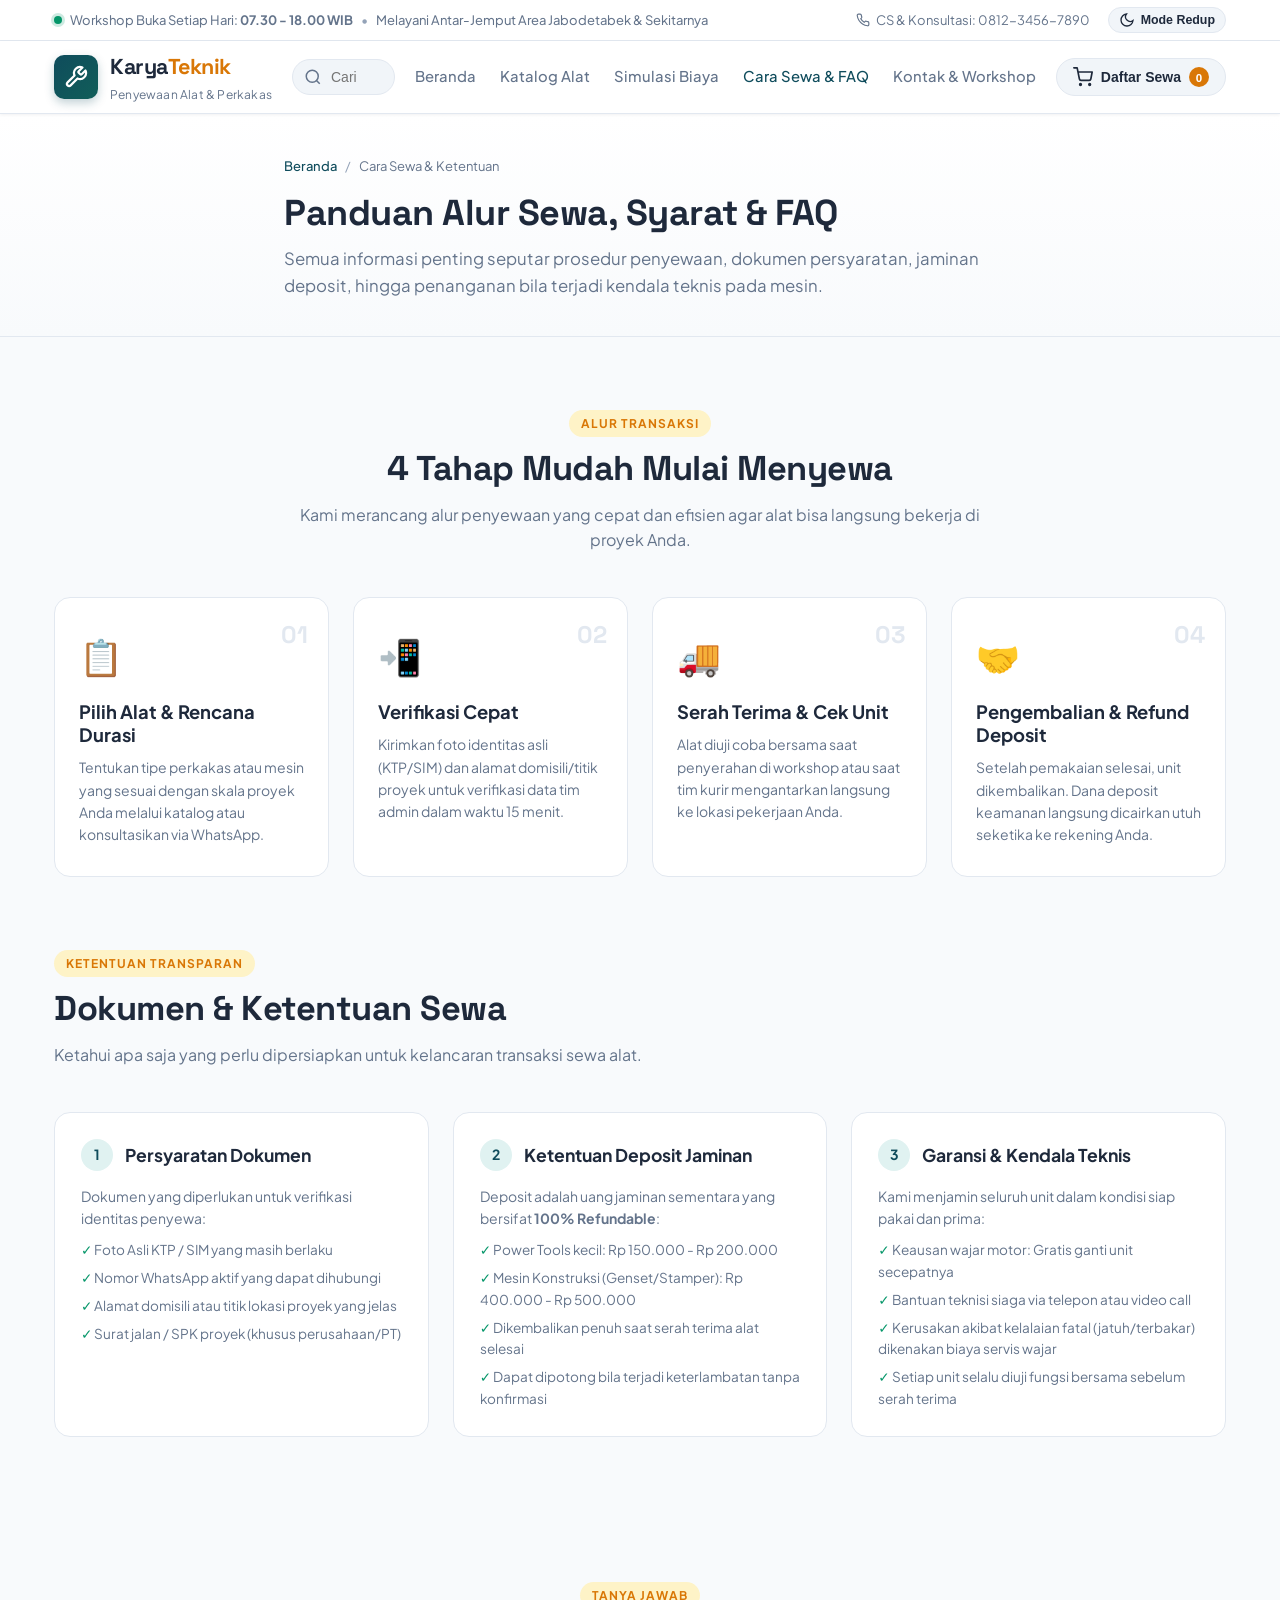
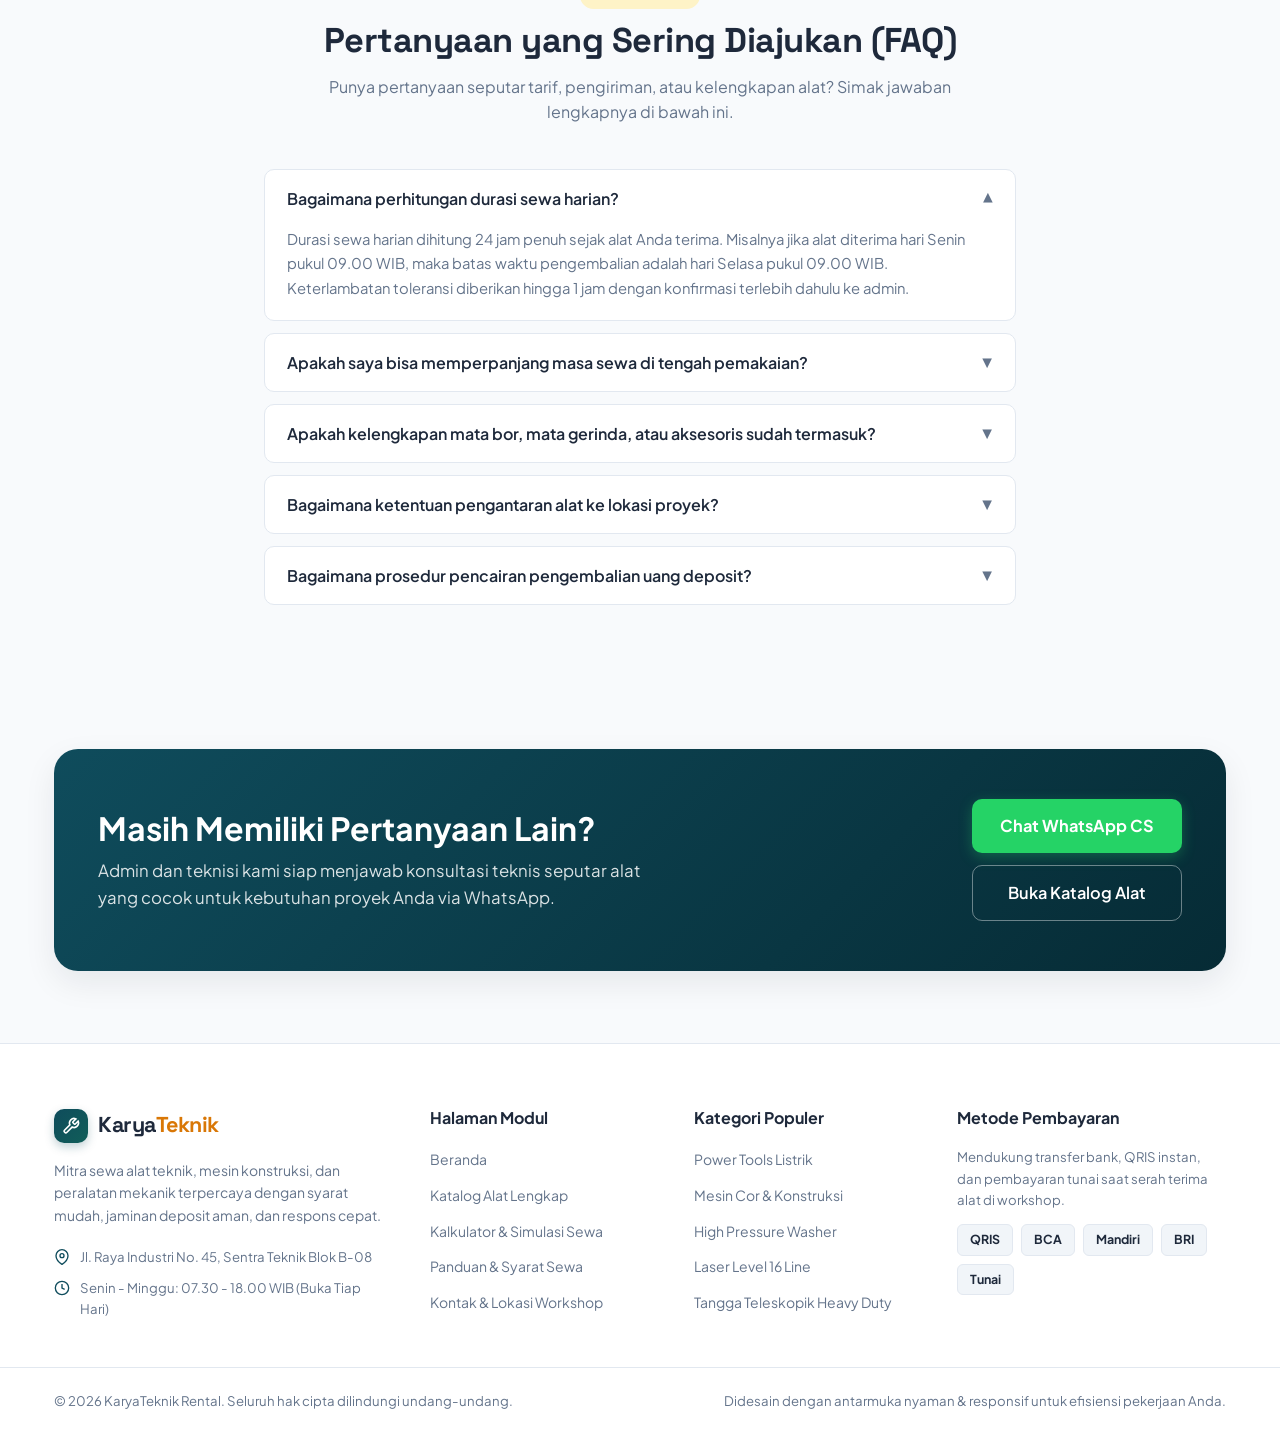
==== cara-sewa.html @ 0ccc48be "Initial commit of KaryaTeknik website" ====
<!DOCTYPE html>
<html lang="id" data-theme="light">
<head>
  <meta charset="UTF-8">
  <meta name="viewport" content="width=device-width, initial-scale=1.0">
  <title>Panduan, Syarat Sewa & FAQ - KaryaTeknik Rental</title>
  <meta name="description" content="Informasi lengkap prosedur sewa, syarat verifikasi identitas, ketentuan deposit garansi, serta tanya jawab (FAQ) seputar persewaan alat teknik di KaryaTeknik.">
  <meta name="keywords" content="cara sewa alat teknik, syarat rental bor, ketentuan deposit sewa perkakas, faq rental alat proyek">
  <meta name="author" content="KaryaTeknik Rental">

  <!-- Google Fonts -->
  <link rel="preconnect" href="https://fonts.googleapis.com">
  <link rel="preconnect" href="https://fonts.gstatic.com" crossorigin>
  <link href="https://fonts.googleapis.com/css2?family=Plus+Jakarta+Sans:wght@300;400;500;600;700;800&family=Space+Grotesk:wght@600;700&display=swap" rel="stylesheet">

  <!-- Main Stylesheet -->
  <link rel="stylesheet" href="styles.css">
</head>
<body>
  <!-- Top Announcement Bar -->
  <div class="top-bar">
    <div class="container top-bar-content">
      <div class="top-bar-left">
        <span class="badge-status-dot"></span>
        <span>Workshop Buka Setiap Hari: <strong>07.30 - 18.00 WIB</strong></span>
        <span class="divider-dot">•</span>
        <span>Melayani Antar-Jemput Area Jabodetabek & Sekitarnya</span>
      </div>
      <div class="top-bar-right">
        <a href="tel:+6281234567890" class="top-link">
          <svg width="14" height="14" viewBox="0 0 24 24" fill="none" stroke="currentColor" stroke-width="2"><path d="M22 16.92v3a2 2 0 0 1-2.18 2 19.79 19.79 0 0 1-8.63-3.07 19.5 19.5 0 0 1-6-6 19.79 19.79 0 0 1-3.07-8.67A2 2 0 0 1 4.11 2h3a2 2 0 0 1 2 1.72 12.84 12.84 0 0 0 .7 2.81 2 2 0 0 1-.45 2.11L8.09 9.91a16 16 0 0 0 6 6l1.27-1.27a2 2 0 0 1 2.11-.45 12.84 12.84 0 0 0 2.81.7A2 2 0 0 1 22 16.92z"></path></svg>
          CS & Konsultasi: 0812-3456-7890
        </a>
        <button id="themeToggleBtn" class="theme-toggle-btn" aria-label="Ganti mode tampilan" title="Ubah tema warna (Nyaman di mata)">
          <svg id="themeIconSun" class="icon-sun" width="16" height="16" viewBox="0 0 24 24" fill="none" stroke="currentColor" stroke-width="2"><circle cx="12" cy="12" r="5"></circle><line x1="12" y1="1" x2="12" y2="3"></line><line x1="12" y1="21" x2="12" y2="23"></line><line x1="4.22" y1="4.22" x2="5.64" y2="5.64"></line><line x1="18.36" y1="18.36" x2="19.78" y2="19.78"></line><line x1="1" y1="12" x2="3" y2="12"></line><line x1="21" y1="12" x2="23" y2="12"></line><line x1="4.22" y1="19.78" x2="5.64" y2="18.36"></line><line x1="18.36" y1="5.64" x2="19.78" y2="4.22"></line></svg>
          <svg id="themeIconMoon" class="icon-moon" width="16" height="16" viewBox="0 0 24 24" fill="none" stroke="currentColor" stroke-width="2"><path d="M21 12.79A9 9 0 1 1 11.21 3 7 7 0 0 0 21 12.79z"></path></svg>
          <span id="themeToggleText">Mode Redup</span>
        </button>
      </div>
    </div>
  </div>

  <!-- Main Navigation -->
  <header class="site-header" id="mainHeader">
    <div class="container navbar">
      <a href="index.html" class="brand-logo" aria-label="Halaman Utama KaryaTeknik">
        <div class="logo-icon-wrap">
          <svg width="24" height="24" viewBox="0 0 24 24" fill="none" stroke="currentColor" stroke-width="2.2" stroke-linecap="round" stroke-linejoin="round">
            <path d="M14.7 6.3a1 1 0 0 0 0 1.4l1.6 1.6a1 1 0 0 0 1.4 0l3.77-3.77a6 6 0 0 1-7.94 7.94l-6.91 6.91a2.12 2.12 0 0 1-3-3l6.91-6.91a6 6 0 0 1 7.94-7.94l-3.76 3.76z"></path>
          </svg>
        </div>
        <div class="brand-text">
          <span class="brand-title">Karya<span>Teknik</span></span>
          <span class="brand-subtitle">Penyewaan Alat & Perkakas</span>
        </div>
      </a>

      <!-- Navbar Search Bar -->
      <div class="header-search-box">
        <svg class="search-icon" width="18" height="18" viewBox="0 0 24 24" fill="none" stroke="currentColor" stroke-width="2"><circle cx="11" cy="11" r="8"></circle><line x1="21" y1="21" x2="16.65" y2="16.65"></line></svg>
        <input type="text" id="navbarSearchInput" placeholder="Cari bor beton, genset, las..." aria-label="Cari alat teknik">
        <button id="clearSearchBtn" class="clear-search-btn" aria-label="Hapus pencarian" style="display: none;">✕</button>
      </div>

      <!-- Modular Page Navigation Links -->
      <nav class="nav-links">
        <a href="index.html" class="nav-link">Beranda</a>
        <a href="katalog.html" class="nav-link">Katalog Alat</a>
        <a href="kalkulator.html" class="nav-link">Simulasi Biaya</a>
        <a href="cara-sewa.html" class="nav-link active">Cara Sewa & FAQ</a>
        <a href="kontak.html" class="nav-link">Kontak & Workshop</a>
      </nav>

      <div class="nav-actions">
        <button id="openCartBtn" class="cart-btn" aria-label="Buka Keranjang Sewa">
          <svg width="20" height="20" viewBox="0 0 24 24" fill="none" stroke="currentColor" stroke-width="2" stroke-linecap="round" stroke-linejoin="round">
            <circle cx="9" cy="21" r="1"></circle>
            <circle cx="20" cy="21" r="1"></circle>
            <path d="M1 1h4l2.68 13.39a2 2 0 0 0 2 1.61h9.72a2 2 0 0 0 2-1.61L23 6H6"></path>
          </svg>
          <span class="cart-label">Daftar Sewa</span>
          <span id="cartCountBadge" class="cart-badge">0</span>
        </button>
      </div>
    </div>
  </header>

  <!-- Page Hero Header -->
  <section class="page-hero">
    <div class="container page-hero-content">
      <div class="breadcrumb">
        <a href="index.html">Beranda</a>
        <span class="breadcrumb-sep">/</span>
        <span>Cara Sewa & Ketentuan</span>
      </div>
      <h1 class="page-hero-title">Panduan Alur Sewa, Syarat & FAQ</h1>
      <p class="page-hero-desc">
        Semua informasi penting seputar prosedur penyewaan, dokumen persyaratan, jaminan deposit, hingga penanganan bila terjadi kendala teknis pada mesin.
      </p>
    </div>
  </section>

  <!-- Step-by-Step Guide Section -->
  <section class="section-steps">
    <div class="container">
      <div class="section-header text-center">
        <span class="sub-badge">Alur Transaksi</span>
        <h2 class="section-title">4 Tahap Mudah Mulai Menyewa</h2>
        <p class="section-desc">Kami merancang alur penyewaan yang cepat dan efisien agar alat bisa langsung bekerja di proyek Anda.</p>
      </div>

      <div class="steps-grid">
        <div class="step-card">
          <div class="step-number">01</div>
          <div class="step-icon">📋</div>
          <h4>Pilih Alat & Rencana Durasi</h4>
          <p>Tentukan tipe perkakas atau mesin yang sesuai dengan skala proyek Anda melalui katalog atau konsultasikan via WhatsApp.</p>
        </div>

        <div class="step-card">
          <div class="step-number">02</div>
          <div class="step-icon">📲</div>
          <h4>Verifikasi Cepat</h4>
          <p>Kirimkan foto identitas asli (KTP/SIM) dan alamat domisili/titik proyek untuk verifikasi data tim admin dalam waktu 15 menit.</p>
        </div>

        <div class="step-card">
          <div class="step-number">03</div>
          <div class="step-icon">🚚</div>
          <h4>Serah Terima & Cek Unit</h4>
          <p>Alat diuji coba bersama saat penyerahan di workshop atau saat tim kurir mengantarkan langsung ke lokasi pekerjaan Anda.</p>
        </div>

        <div class="step-card">
          <div class="step-number">04</div>
          <div class="step-icon">🤝</div>
          <h4>Pengembalian & Refund Deposit</h4>
          <p>Setelah pemakaian selesai, unit dikembalikan. Dana deposit keamanan langsung dicairkan utuh seketika ke rekening Anda.</p>
        </div>
      </div>
    </div>
  </section>

  <!-- Terms & Policy Detail Boxes -->
  <section class="section-features" style="padding-top: 0;">
    <div class="container">
      <div class="section-header">
        <span class="sub-badge">Ketentuan Transparan</span>
        <h2 class="section-title">Dokumen & Ketentuan Sewa</h2>
        <p class="section-desc">Ketahui apa saja yang perlu dipersiapkan untuk kelancaran transaksi sewa alat.</p>
      </div>

      <div class="terms-grid">
        <div class="term-box">
          <div class="term-box-header">
            <div class="term-badge-num">1</div>
            <h4>Persyaratan Dokumen</h4>
          </div>
          <p>Dokumen yang diperlukan untuk verifikasi identitas penyewa:</p>
          <ul>
            <li>Foto Asli KTP / SIM yang masih berlaku</li>
            <li>Nomor WhatsApp aktif yang dapat dihubungi</li>
            <li>Alamat domisili atau titik lokasi proyek yang jelas</li>
            <li>Surat jalan / SPK proyek (khusus perusahaan/PT)</li>
          </ul>
        </div>

        <div class="term-box">
          <div class="term-box-header">
            <div class="term-badge-num">2</div>
            <h4>Ketentuan Deposit Jaminan</h4>
          </div>
          <p>Deposit adalah uang jaminan sementara yang bersifat <strong>100% Refundable</strong>:</p>
          <ul>
            <li>Power Tools kecil: Rp 150.000 - Rp 200.000</li>
            <li>Mesin Konstruksi (Genset/Stamper): Rp 400.000 - Rp 500.000</li>
            <li>Dikembalikan penuh saat serah terima alat selesai</li>
            <li>Dapat dipotong bila terjadi keterlambatan tanpa konfirmasi</li>
          </ul>
        </div>

        <div class="term-box">
          <div class="term-box-header">
            <div class="term-badge-num">3</div>
            <h4>Garansi & Kendala Teknis</h4>
          </div>
          <p>Kami menjamin seluruh unit dalam kondisi siap pakai dan prima:</p>
          <ul>
            <li>Keausan wajar motor: Gratis ganti unit secepatnya</li>
            <li>Bantuan teknisi siaga via telepon atau video call</li>
            <li>Kerusakan akibat kelalaian fatal (jatuh/terbakar) dikenakan biaya servis wajar</li>
            <li>Setiap unit selalu diuji fungsi bersama sebelum serah terima</li>
          </ul>
        </div>
      </div>
    </div>
  </section>

  <!-- Comprehensive FAQ Section -->
  <section class="section-faq" id="faq">
    <div class="container faq-container">
      <div class="section-header text-center">
        <span class="sub-badge">Tanya Jawab</span>
        <h2 class="section-title">Pertanyaan yang Sering Diajukan (FAQ)</h2>
        <p class="section-desc">Punya pertanyaan seputar tarif, pengiriman, atau kelengkapan alat? Simak jawaban lengkapnya di bawah ini.</p>
      </div>

      <div class="accordion" id="faqAccordion">
        <div class="accordion-item">
          <button class="accordion-header" aria-expanded="false">
            <span>Bagaimana perhitungan durasi sewa harian?</span>
            <span class="acc-chevron">▼</span>
          </button>
          <div class="accordion-collapse">
            <div class="accordion-body">
              Durasi sewa harian dihitung 24 jam penuh sejak alat Anda terima. Misalnya jika alat diterima hari Senin pukul 09.00 WIB, maka batas waktu pengembalian adalah hari Selasa pukul 09.00 WIB. Keterlambatan toleransi diberikan hingga 1 jam dengan konfirmasi terlebih dahulu ke admin.
            </div>
          </div>
        </div>

        <div class="accordion-item">
          <button class="accordion-header" aria-expanded="false">
            <span>Apakah saya bisa memperpanjang masa sewa di tengah pemakaian?</span>
            <span class="acc-chevron">▼</span>
          </button>
          <div class="accordion-collapse">
            <div class="accordion-body">
              Bisa! Cukup hubungi admin WhatsApp kami minimal 4 jam sebelum masa sewa berakhir. Jika alat tidak memiliki jadwal booking mendesak oleh penyewa lain, masa sewa akan langsung diperpanjang dan otomatis menikmati tarif diskon durasi berkelanjutan.
            </div>
          </div>
        </div>

        <div class="accordion-item">
          <button class="accordion-header" aria-expanded="false">
            <span>Apakah kelengkapan mata bor, mata gerinda, atau aksesoris sudah termasuk?</span>
            <span class="acc-chevron">▼</span>
          </button>
          <div class="accordion-collapse">
            <div class="accordion-body">
              Ya, seluruh unit disewakan dengan kelengkapan operasional standar siap pakai (contoh: mesin bor sudah termasuk set mata bor beton SDS 8/10/12mm, gerinda sudah dilengkapi kunci pembuka dan gagang pelindung). Untuk mata potong khusus seperti diamond wheel granit atau mata coring, Anda dapat memesannya secara terpisah.
            </div>
          </div>
        </div>

        <div class="accordion-item">
          <button class="accordion-header" aria-expanded="false">
            <span>Bagaimana ketentuan pengantaran alat ke lokasi proyek?</span>
            <span class="acc-chevron">▼</span>
          </button>
          <div class="accordion-collapse">
            <div class="accordion-body">
              Kami melayani pengantaran dan penjemputan untuk seluruh wilayah Jabodetabek. Biaya armada antar-jemput disesuaikan dengan jarak tempuh dan dimensi alat (mulai Rp 35.000 untuk perkakas ringan dan Rp 50.000 - Rp 100.000 untuk mesin besar seperti genset atau stamper). Anda juga dipersilakan mengambil langsung di workshop kami tanpa biaya ongkir.
            </div>
          </div>
        </div>

        <div class="accordion-item">
          <button class="accordion-header" aria-expanded="false">
            <span>Bagaimana prosedur pencairan pengembalian uang deposit?</span>
            <span class="acc-chevron">▼</span>
          </button>
          <div class="accordion-collapse">
            <div class="accordion-body">
              Setelah alat selesai diperiksa oleh teknisi workshop kami dan dipastikan lengkap sesuai daftar serah terima awal, uang deposit langsung ditransfer kembali ke rekening bank atau dompet digital Anda dalam waktu kurang dari 10 menit.
            </div>
          </div>
        </div>
      </div>
    </div>
  </section>

  <!-- CTA Box -->
  <section class="section-cta">
    <div class="container">
      <div class="cta-banner">
        <div class="cta-content">
          <h2>Masih Memiliki Pertanyaan Lain?</h2>
          <p>Admin dan teknisi kami siap menjawab konsultasi teknis seputar alat yang cocok untuk kebutuhan proyek Anda via WhatsApp.</p>
        </div>
        <div class="cta-actions">
          <a href="https://wa.me/6281234567890?text=Halo%20KaryaTeknik,%20saya%20mau%20tanya%20syarat%20sewa" target="_blank" rel="noopener noreferrer" class="btn btn-whatsapp btn-lg">
            Chat WhatsApp CS
          </a>
          <a href="katalog.html" class="btn btn-outline-light btn-lg">Buka Katalog Alat</a>
        </div>
      </div>
    </div>
  </section>

  <!-- Site Footer -->
  <footer class="site-footer">
    <div class="container footer-grid">
      <div class="footer-col brand-col">
        <div class="footer-logo">
          <div class="logo-icon-wrap sm">
            <svg width="18" height="18" viewBox="0 0 24 24" fill="none" stroke="currentColor" stroke-width="2.2"><path d="M14.7 6.3a1 1 0 0 0 0 1.4l1.6 1.6a1 1 0 0 0 1.4 0l3.77-3.77a6 6 0 0 1-7.94 7.94l-6.91 6.91a2.12 2.12 0 0 1-3-3l6.91-6.91a6 6 0 0 1 7.94-7.94l-3.76 3.76z"></path></svg>
          </div>
          <span class="brand-title">Karya<span>Teknik</span></span>
        </div>
        <p class="footer-tagline">
          Mitra sewa alat teknik, mesin konstruksi, dan peralatan mekanik terpercaya dengan syarat mudah, jaminan deposit aman, dan respons cepat.
        </p>
        <div class="footer-contact-items">
          <div class="f-contact-row">
            <svg width="16" height="16" viewBox="0 0 24 24" fill="none" stroke="currentColor" stroke-width="2"><path d="M21 10c0 7-9 13-9 13s-9-6-9-13a9 9 0 0 1 18 0z"></path><circle cx="12" cy="10" r="3"></circle></svg>
            <span>Jl. Raya Industri No. 45, Sentra Teknik Blok B-08</span>
          </div>
          <div class="f-contact-row">
            <svg width="16" height="16" viewBox="0 0 24 24" fill="none" stroke="currentColor" stroke-width="2"><circle cx="12" cy="12" r="10"></circle><polyline points="12 6 12 12 16 14"></polyline></svg>
            <span>Senin - Minggu: 07.30 - 18.00 WIB (Buka Tiap Hari)</span>
          </div>
        </div>
      </div>

      <div class="footer-col">
        <h4 class="footer-heading">Halaman Modul</h4>
        <ul class="footer-links">
          <li><a href="index.html">Beranda</a></li>
          <li><a href="katalog.html">Katalog Alat Lengkap</a></li>
          <li><a href="kalkulator.html">Kalkulator & Simulasi Sewa</a></li>
          <li><a href="cara-sewa.html">Panduan & Syarat Sewa</a></li>
          <li><a href="kontak.html">Kontak & Lokasi Workshop</a></li>
        </ul>
      </div>

      <div class="footer-col">
        <h4 class="footer-heading">Kategori Populer</h4>
        <ul class="footer-links">
          <li><a href="katalog.html?cat=power-tools">Power Tools Listrik</a></li>
          <li><a href="katalog.html?cat=konstruksi">Mesin Cor & Konstruksi</a></li>
          <li><a href="katalog.html?cat=kebun-pembersih">High Pressure Washer</a></li>
          <li><a href="katalog.html?cat=ukur-presisi">Laser Level 16 Line</a></li>
          <li><a href="katalog.html?cat=tangga-k3">Tangga Teleskopik Heavy Duty</a></li>
        </ul>
      </div>

      <div class="footer-col">
        <h4 class="footer-heading">Metode Pembayaran</h4>
        <p class="f-pay-desc">Mendukung transfer bank, QRIS instan, dan pembayaran tunai saat serah terima alat di workshop.</p>
        <div class="payment-badges">
          <span class="pay-chip">QRIS</span>
          <span class="pay-chip">BCA</span>
          <span class="pay-chip">Mandiri</span>
          <span class="pay-chip">BRI</span>
          <span class="pay-chip">Tunai</span>
        </div>
      </div>
    </div>

    <div class="footer-bottom">
      <div class="container footer-bottom-flex">
        <p>© 2026 KaryaTeknik Rental. Seluruh hak cipta dilindungi undang-undang.</p>
        <p class="text-muted">Didesain dengan antarmuka nyaman & responsif untuk efisiensi pekerjaan Anda.</p>
      </div>
    </div>
  </footer>

  <!-- Drawer Keranjang Sewa -->
  <div class="cart-drawer-overlay" id="cartOverlay"></div>
  <aside class="cart-drawer" id="cartDrawer" aria-label="Daftar Alat yang Dipilih">
    <div class="cart-drawer-header">
      <div class="drawer-title-wrap">
        <svg width="22" height="22" viewBox="0 0 24 24" fill="none" stroke="currentColor" stroke-width="2"><circle cx="9" cy="21" r="1"></circle><circle cx="20" cy="21" r="1"></circle><path d="M1 1h4l2.68 13.39a2 2 0 0 0 2 1.61h9.72a2 2 0 0 0 2-1.61L23 6H6"></path></svg>
        <h3>Daftar Sewa Anda</h3>
      </div>
      <button class="cart-drawer-close" id="closeCartBtn" aria-label="Tutup Keranjang">✕</button>
    </div>

    <div class="cart-drawer-body">
      <div class="cart-items-list" id="cartItemsList"></div>
      <div class="cart-empty" id="cartEmptyMessage">
        <div class="cart-empty-icon">🛒</div>
        <h4>Daftar Sewa Masih Kosong</h4>
        <p>Silakan telusuri katalog alat kami dan klik tombol <strong>"+ Sewa"</strong> untuk menambahkan unit.</p>
        <a href="katalog.html" class="btn btn-primary btn-sm">Buka Katalog Alat</a>
      </div>
    </div>

    <div class="cart-drawer-footer" id="cartDrawerFooter">
      <div class="cart-duration-setter">
        <label for="cartGlobalDays">Rencana Durasi Sewa Keseluruhan:</label>
        <div class="cart-days-control">
          <button type="button" class="btn-micro" id="cartDaysMinus">-</button>
          <input type="number" id="cartGlobalDays" value="1" min="1" max="60">
          <span>Hari</span>
          <button type="button" class="btn-micro" id="cartDaysPlus">+</button>
        </div>
      </div>

      <div class="cart-total-box">
        <div class="cart-subtotal-row">
          <span>Subtotal Sewa:</span>
          <span id="cartSubtotal">Rp 0</span>
        </div>
        <div class="cart-subtotal-row text-success" id="cartDiscountRow" style="display: none;">
          <span>Diskon Durasi:</span>
          <span id="cartDiscountVal">- Rp 0</span>
        </div>
        <div class="cart-total-row">
          <span>Estimasi Total:</span>
          <strong id="cartGrandTotal">Rp 0</strong>
        </div>
      </div>

      <button class="btn btn-whatsapp btn-block" id="checkoutWhatsappBtn">
        <svg width="20" height="20" viewBox="0 0 24 24" fill="currentColor"><path d="M.057 24l1.687-6.163c-1.041-1.804-1.588-3.849-1.587-5.946.003-6.556 5.338-11.891 11.893-11.891 3.181.001 6.167 1.24 8.413 3.488 2.245 2.248 3.481 5.236 3.48 8.414-.003 6.557-5.338 11.892-11.893 11.892-1.99-.001-3.951-.5-5.688-1.448l-6.305 1.654zm6.597-3.807c1.676.995 3.276 1.591 5.392 1.592 5.448 0 9.886-4.434 9.889-9.885.002-5.462-4.415-9.89-9.881-9.892-5.452 0-9.887 4.434-9.889 9.884-.001 2.225.651 3.891 1.746 5.634l-.999 3.648 3.742-.981zm11.387-5.464c-.074-.124-.272-.198-.57-.347-.297-.149-1.758-.868-2.031-.967-.272-.099-.47-.149-.669.149-.198.297-.768.967-.941 1.165-.173.198-.347.223-.644.074-.297-.149-1.255-.462-2.39-1.475-.883-.788-1.48-1.761-1.653-2.059-.173-.297-.018-.458.13-.606.134-.133.297-.347.446-.521.151-.172.2-.296.3-.495.099-.198.05-.372-.025-.521-.075-.148-.669-1.611-.916-2.206-.242-.579-.487-.501-.669-.51l-.57-.01c-.198 0-.52.074-.792.372s-1.04 1.016-1.04 2.479 1.065 2.876 1.213 3.074c.149.198 2.095 3.2 5.076 4.487.709.306 1.263.489 1.694.626.712.226 1.36.194 1.872.118.571-.085 1.758-.719 2.006-1.413.248-.695.248-1.29.173-1.414z"/></svg>
        Pesan & Tanya Ketersediaan via WA
      </button>
      <button class="btn btn-outline-danger btn-sm btn-block mt-2" onclick="app.clearCart()">Kosongkan Daftar</button>
    </div>
  </aside>

  <!-- Checkout Information Modal -->
  <div class="modal-backdrop" id="checkoutModal" aria-hidden="true">
    <div class="modal-dialog modal-sm">
      <div class="modal-content">
        <button class="modal-close-btn" id="closeCheckoutModalBtn" aria-label="Tutup form sewa">✕</button>
        <div class="checkout-modal-body">
          <div class="modal-header-icon">📲</div>
          <h3>Konfirmasi Penyewaan Alat</h3>
          <p class="modal-sub">Isi nama & lokasi proyek agar pesan WhatsApp terformat otomatis dan cepat diproses tim kami.</p>

          <form id="checkoutForm">
            <div class="form-group">
              <label for="custName">Nama Penyewa / Penanggung Jawab *</label>
              <input type="text" id="custName" class="form-control" placeholder="Contoh: Pak Herman / PT Bangun Maju" required>
            </div>

            <div class="form-group">
              <label for="custPhone">Nomor WhatsApp Aktif *</label>
              <input type="tel" id="custPhone" class="form-control" placeholder="Contoh: 08123456789" required>
            </div>

            <div class="form-group">
              <label for="custAddress">Alamat Proyek / Lokasi Pengantaran *</label>
              <textarea id="custAddress" class="form-control" rows="2" placeholder="Nama jalan, patokan lokasi..." required></textarea>
            </div>

            <div class="form-group">
              <label for="custDeliveryType">Metode Pengambilan Alat:</label>
              <select id="custDeliveryType" class="form-control">
                <option value="Antar ke Lokasi Proyek">Diantar oleh Kurir KaryaTeknik (Area Jabodetabek)</option>
                <option value="Ambil Sendiri di Workshop">Ambil Sendiri di Workshop (Gratis Ongkir)</option>
              </select>
            </div>

            <div class="form-group">
              <label for="custStartDate">Tanggal Mulai Sewa:</label>
              <input type="date" id="custStartDate" class="form-control" required>
            </div>

            <button type="submit" class="btn btn-whatsapp btn-block btn-lg mt-3">
              Kirimkan ke WhatsApp Toko
            </button>
          </form>
        </div>
      </div>
    </div>
  </div>

  <!-- Toast Notification System -->
  <div class="toast-container" id="toastContainer" aria-live="polite"></div>

  <!-- Application Logic -->
  <script src="app.js"></script>
</body>
</html>
---- styles.css ----
/* ==========================================================================
   KaryaTeknik - Modern & Eye-Comfort Tool Rental Stylesheet
   Design Philosophy: Simple, Clean, Ergonomic, and Premium
   ========================================================================== */

:root {
  /* Light Theme (Eye-comfort warm slate & deep ocean slate) */
  --bg-primary: #f8fafc;
  --bg-surface: #ffffff;
  --bg-surface-elevated: #ffffff;
  --bg-subtle: #f1f5f9;
  --bg-hover: #e2e8f0;
  
  --text-main: #1e293b;
  --text-muted: #64748b;
  --text-light: #94a3b8;
  
  --brand-primary: #0f4c5c;
  --brand-primary-hover: #0a3642;
  --brand-primary-light: #e0f2f1;
  --brand-accent: #d97706; /* Industrial Amber */
  --brand-accent-hover: #b45309;
  --brand-accent-subtle: #fef3c7;
  
  --success: #059669;
  --success-bg: #ecfdf5;
  --warning: #d97706;
  --danger: #dc2626;
  --danger-bg: #fee2e2;
  --whatsapp: #25d366;
  --whatsapp-hover: #1eb956;
  
  --border-subtle: #e2e8f0;
  --border-focus: #0f4c5c;
  
  --radius-sm: 6px;
  --radius-md: 10px;
  --radius-lg: 16px;
  --radius-xl: 24px;
  --radius-pill: 9999px;
  
  --shadow-sm: 0 1px 3px rgba(15, 23, 42, 0.06);
  --shadow-md: 0 4px 14px rgba(15, 23, 42, 0.06);
  --shadow-lg: 0 12px 32px rgba(15, 23, 42, 0.08);
  --shadow-drawer: -4px 0 24px rgba(15, 23, 42, 0.12);

  --font-base: 'Plus Jakarta Sans', system-ui, -apple-system, sans-serif;
  --font-display: 'Space Grotesk', var(--font-base);
  --transition: all 0.25s cubic-bezier(0.16, 1, 0.3, 1);
}

/* Dark Theme (Soft Navy-Slate - comfortable for night viewing) */
[data-theme="dark"] {
  --bg-primary: #0f172a;
  --bg-surface: #1e293b;
  --bg-surface-elevated: #243247;
  --bg-subtle: #172336;
  --bg-hover: #29394f;
  
  --text-main: #f1f5f9;
  --text-muted: #94a3b8;
  --text-light: #64748b;
  
  --brand-primary: #14b8a6;
  --brand-primary-hover: #2dd4bf;
  --brand-primary-light: rgba(20, 184, 166, 0.15);
  --brand-accent: #f59e0b;
  --brand-accent-hover: #d97706;
  --brand-accent-subtle: rgba(245, 158, 11, 0.15);
  
  --success: #10b981;
  --success-bg: rgba(16, 185, 129, 0.15);
  --danger: #ef4444;
  --danger-bg: rgba(239, 68, 68, 0.15);
  
  --border-subtle: #334155;
  --border-focus: #14b8a6;
  
  --shadow-sm: 0 1px 3px rgba(0, 0, 0, 0.3);
  --shadow-md: 0 6px 18px rgba(0, 0, 0, 0.35);
  --shadow-lg: 0 16px 36px rgba(0, 0, 0, 0.45);
  --shadow-drawer: -6px 0 28px rgba(0, 0, 0, 0.5);
}

/* Base Reset */
*, *::before, *::after {
  box-sizing: border-box;
  margin: 0;
  padding: 0;
}

html {
  scroll-behavior: smooth;
  font-size: 16px;
  -webkit-text-size-adjust: 100%;
}

body {
  font-family: var(--font-base);
  background-color: var(--bg-primary);
  color: var(--text-main);
  line-height: 1.6;
  transition: background-color 0.3s ease, color 0.3s ease;
  overflow-x: hidden;
}

/* Layout Containers */
.container {
  width: 100%;
  max-width: 1220px;
  margin: 0 auto;
  padding: 0 24px;
}

/* Typography Helpers */
h1, h2, h3, h4, h5, h6 {
  font-weight: 700;
  line-height: 1.25;
  color: var(--text-main);
}

p {
  color: var(--text-muted);
}

a {
  color: inherit;
  text-decoration: none;
  transition: var(--transition);
}

/* Buttons */
.btn {
  display: inline-flex;
  align-items: center;
  justify-content: center;
  gap: 8px;
  font-family: var(--font-base);
  font-weight: 600;
  font-size: 0.95rem;
  padding: 12px 22px;
  border-radius: var(--radius-md);
  border: 1px solid transparent;
  cursor: pointer;
  transition: var(--transition);
  text-decoration: none;
  white-space: nowrap;
}

.btn:active {
  transform: translateY(1px);
}

.btn-primary {
  background-color: var(--brand-primary);
  color: #ffffff;
  box-shadow: 0 2px 8px rgba(15, 76, 92, 0.2);
}

.btn-primary:hover {
  background-color: var(--brand-primary-hover);
  color: #ffffff;
}

.btn-secondary {
  background-color: var(--bg-surface);
  color: var(--text-main);
  border-color: var(--border-subtle);
}

.btn-secondary:hover {
  background-color: var(--bg-subtle);
  border-color: var(--text-muted);
}

.btn-whatsapp {
  background-color: var(--whatsapp);
  color: #ffffff;
  border: none;
  font-weight: 700;
  box-shadow: 0 4px 14px rgba(37, 211, 102, 0.3);
}

.btn-whatsapp:hover {
  background-color: var(--whatsapp-hover);
  color: #ffffff;
}

.btn-outline-danger {
  background: transparent;
  color: var(--danger);
  border: 1px solid var(--danger);
}

.btn-outline-danger:hover {
  background: var(--danger-bg);
}

.btn-outline-light {
  background: transparent;
  color: #ffffff;
  border: 1px solid rgba(255, 255, 255, 0.4);
}

.btn-outline-light:hover {
  background: rgba(255, 255, 255, 0.15);
  border-color: #ffffff;
}

.btn-sm {
  padding: 8px 16px;
  font-size: 0.875rem;
  border-radius: var(--radius-sm);
}

.btn-lg {
  padding: 14px 28px;
  font-size: 1.02rem;
  border-radius: var(--radius-md);
}

.btn-block {
  width: 100%;
}

.btn-micro {
  width: 28px;
  height: 28px;
  padding: 0;
  display: inline-flex;
  align-items: center;
  justify-content: center;
  background-color: var(--bg-subtle);
  border: 1px solid var(--border-subtle);
  border-radius: var(--radius-sm);
  color: var(--text-main);
  cursor: pointer;
  font-weight: bold;
}

.btn-micro:hover {
  background-color: var(--bg-hover);
}

/* ==========================================================================
   Top Announcement Bar
   ========================================================================== */
.top-bar {
  background-color: var(--bg-surface);
  border-bottom: 1px solid var(--border-subtle);
  padding: 7px 0;
  font-size: 0.8125rem;
  color: var(--text-muted);
}

.top-bar-content {
  display: flex;
  align-items: center;
  justify-content: space-between;
  flex-wrap: wrap;
  gap: 12px;
}

.top-bar-left {
  display: flex;
  align-items: center;
  gap: 8px;
  font-weight: 450;
}

.badge-status-dot {
  width: 8px;
  height: 8px;
  border-radius: 50%;
  background-color: var(--success);
  display: inline-block;
  box-shadow: 0 0 0 3px rgba(5, 150, 105, 0.2);
}

.divider-dot {
  color: var(--text-light);
}

.top-bar-right {
  display: flex;
  align-items: center;
  gap: 18px;
}

.top-link {
  display: inline-flex;
  align-items: center;
  gap: 6px;
  color: var(--text-muted);
}

.top-link:hover {
  color: var(--brand-primary);
}

.theme-toggle-btn {
  display: inline-flex;
  align-items: center;
  gap: 6px;
  padding: 4px 10px;
  border-radius: var(--radius-pill);
  border: 1px solid var(--border-subtle);
  background-color: var(--bg-subtle);
  color: var(--text-main);
  font-size: 0.775rem;
  font-weight: 600;
  cursor: pointer;
  transition: var(--transition);
}

.theme-toggle-btn:hover {
  background-color: var(--bg-hover);
}

[data-theme="dark"] .icon-sun {
  display: block;
}
[data-theme="dark"] .icon-moon {
  display: none;
}
[data-theme="light"] .icon-sun {
  display: none;
}
[data-theme="light"] .icon-moon {
  display: block;
}

/* ==========================================================================
   Site Header & Navbar
   ========================================================================== */
.site-header {
  position: sticky;
  top: 0;
  z-index: 100;
  background-color: var(--bg-surface);
  border-bottom: 1px solid var(--border-subtle);
  box-shadow: var(--shadow-sm);
  transition: var(--transition);
}

.navbar {
  display: flex;
  align-items: center;
  justify-content: space-between;
  gap: 20px;
  height: 72px;
}

.brand-logo {
  display: flex;
  align-items: center;
  gap: 12px;
  user-select: none;
}

.logo-icon-wrap {
  width: 44px;
  height: 44px;
  border-radius: var(--radius-md);
  background: linear-gradient(135deg, var(--brand-primary), #115e59);
  color: #ffffff;
  display: flex;
  align-items: center;
  justify-content: center;
  box-shadow: 0 4px 10px rgba(15, 76, 92, 0.25);
}

.logo-icon-wrap.sm {
  width: 34px;
  height: 34px;
}

.brand-text {
  display: flex;
  flex-direction: column;
}

.brand-title {
  font-family: var(--font-display);
  font-size: 1.35rem;
  font-weight: 700;
  color: var(--text-main);
  letter-spacing: -0.5px;
}

.brand-title span {
  color: var(--brand-accent);
}

.brand-subtitle {
  font-size: 0.75rem;
  color: var(--text-muted);
  letter-spacing: 0.2px;
}

/* Navbar Search Box */
.header-search-box {
  flex: 1;
  max-width: 320px;
  position: relative;
  display: flex;
  align-items: center;
}

.header-search-box input {
  width: 100%;
  padding: 9px 36px 9px 38px;
  background-color: var(--bg-subtle);
  border: 1px solid var(--border-subtle);
  border-radius: var(--radius-pill);
  font-size: 0.875rem;
  color: var(--text-main);
  outline: none;
  transition: var(--transition);
}

.header-search-box input:focus {
  border-color: var(--border-focus);
  background-color: var(--bg-surface);
  box-shadow: 0 0 0 3px var(--brand-primary-light);
}

.header-search-box .search-icon {
  position: absolute;
  left: 12px;
  color: var(--text-muted);
  pointer-events: none;
}

.clear-search-btn {
  position: absolute;
  right: 12px;
  background: none;
  border: none;
  color: var(--text-muted);
  cursor: pointer;
  font-size: 0.875rem;
  padding: 2px 4px;
}

.nav-links {
  display: flex;
  align-items: center;
  gap: 24px;
}

.nav-link {
  font-size: 0.925rem;
  font-weight: 500;
  color: var(--text-muted);
  position: relative;
  padding: 6px 0;
}

.nav-link:hover,
.nav-link.active {
  color: var(--brand-primary);
}

.nav-actions {
  display: flex;
  align-items: center;
  gap: 12px;
}

.cart-btn {
  display: inline-flex;
  align-items: center;
  gap: 8px;
  padding: 8px 16px;
  border-radius: var(--radius-pill);
  background-color: var(--bg-subtle);
  border: 1px solid var(--border-subtle);
  color: var(--text-main);
  font-weight: 600;
  font-size: 0.875rem;
  cursor: pointer;
  position: relative;
  transition: var(--transition);
}

.cart-btn:hover {
  background-color: var(--bg-hover);
  border-color: var(--border-focus);
}

.cart-badge {
  background-color: var(--brand-accent);
  color: #ffffff;
  font-size: 0.725rem;
  font-weight: 700;
  width: 20px;
  height: 20px;
  border-radius: 50%;
  display: inline-flex;
  align-items: center;
  justify-content: center;
}

/* ==========================================================================
   Hero Section
   ========================================================================== */
.hero-section {
  padding: 56px 0 64px 0;
  background: linear-gradient(180deg, var(--bg-surface) 0%, var(--bg-primary) 100%);
  border-bottom: 1px solid var(--border-subtle);
  position: relative;
}

.hero-grid {
  display: grid;
  grid-template-columns: 1.15fr 0.85fr;
  align-items: center;
  gap: 48px;
}

.hero-tag {
  display: inline-flex;
  align-items: center;
  gap: 8px;
  padding: 6px 14px;
  border-radius: var(--radius-pill);
  background-color: var(--brand-primary-light);
  color: var(--brand-primary);
  font-size: 0.8125rem;
  font-weight: 600;
  margin-bottom: 18px;
}

.tag-pulse {
  width: 8px;
  height: 8px;
  border-radius: 50%;
  background-color: var(--brand-primary);
  animation: pulseDot 2s infinite ease-in-out;
}

@keyframes pulseDot {
  0% { transform: scale(0.9); opacity: 0.7; }
  50% { transform: scale(1.3); opacity: 1; }
  100% { transform: scale(0.9); opacity: 0.7; }
}

.hero-title {
  font-family: var(--font-display);
  font-size: 2.75rem;
  font-weight: 800;
  color: var(--text-main);
  line-height: 1.2;
  margin-bottom: 18px;
  letter-spacing: -1px;
}

.hero-title em {
  font-style: normal;
  color: var(--brand-accent);
  position: relative;
}

.hero-desc {
  font-size: 1.0625rem;
  color: var(--text-muted);
  line-height: 1.65;
  margin-bottom: 30px;
  max-width: 580px;
}

.hero-actions {
  display: flex;
  flex-wrap: wrap;
  gap: 14px;
  margin-bottom: 34px;
}

.hero-features {
  display: flex;
  flex-wrap: wrap;
  gap: 20px;
}

.hero-feat-item {
  display: flex;
  align-items: center;
  gap: 8px;
  font-size: 0.875rem;
  color: var(--text-main);
  font-weight: 500;
}

.feat-icon.check {
  width: 20px;
  height: 20px;
  border-radius: 50%;
  background-color: var(--success-bg);
  color: var(--success);
  display: flex;
  align-items: center;
  justify-content: center;
  font-size: 0.75rem;
  font-weight: bold;
}

/* Hero Showcase Card */
.hero-visual {
  position: relative;
}

.hero-card-main {
  background-color: var(--bg-surface);
  border: 1px solid var(--border-subtle);
  border-radius: var(--radius-xl);
  padding: 24px;
  box-shadow: var(--shadow-lg);
  transition: var(--transition);
}

.hero-card-header {
  display: flex;
  align-items: center;
  justify-content: space-between;
  margin-bottom: 16px;
  font-size: 0.8125rem;
}

.live-pill {
  display: inline-flex;
  align-items: center;
  gap: 6px;
  font-weight: 600;
  color: var(--success);
  background-color: var(--success-bg);
  padding: 4px 10px;
  border-radius: var(--radius-pill);
}

.dot-live {
  width: 6px;
  height: 6px;
  border-radius: 50%;
  background-color: var(--success);
}

.rating-pill {
  font-weight: 600;
  color: var(--text-main);
}

.hero-card-featured {
  position: relative;
  background-color: var(--bg-subtle);
  border-radius: var(--radius-lg);
  padding: 20px;
  border: 1px solid var(--border-subtle);
}

.featured-badge {
  position: absolute;
  top: 14px;
  left: 14px;
  background-color: var(--brand-accent);
  color: #ffffff;
  font-size: 0.7rem;
  font-weight: 700;
  padding: 3px 10px;
  border-radius: var(--radius-pill);
  text-transform: uppercase;
  letter-spacing: 0.5px;
}

.featured-img-container {
  display: flex;
  align-items: center;
  justify-content: center;
  height: 180px;
  margin: 10px 0;
}

.tool-hero-svg {
  max-width: 100%;
  height: 160px;
  filter: drop-shadow(0 10px 14px rgba(0, 0, 0, 0.1));
}

.featured-info h4 {
  font-size: 1.15rem;
  margin-bottom: 4px;
}

.featured-sub {
  font-size: 0.8125rem;
  color: var(--text-muted);
  margin-bottom: 14px;
}

.featured-pricing {
  display: flex;
  align-items: center;
  justify-content: space-between;
}

.price-val {
  font-size: 1.35rem;
  font-weight: 800;
  color: var(--brand-primary);
  font-family: var(--font-display);
}

.price-period {
  font-size: 0.85rem;
  color: var(--text-muted);
}

.hero-stats-row {
  display: grid;
  grid-template-columns: repeat(3, 1fr);
  gap: 12px;
  margin-top: 20px;
  padding-top: 18px;
  border-top: 1px solid var(--border-subtle);
  text-align: center;
}

.stat-num {
  display: block;
  font-family: var(--font-display);
  font-size: 1.25rem;
  font-weight: 700;
  color: var(--text-main);
}

.stat-lbl {
  font-size: 0.75rem;
  color: var(--text-muted);
  line-height: 1.3;
}

/* ==========================================================================
   Section Headers & Common Layout
   ========================================================================== */
.section-features,
.section-catalog,
.section-calculator,
.section-steps,
.section-testimonials,
.section-faq,
.section-cta {
  padding: 72px 0;
}

.section-header {
  margin-bottom: 44px;
}

.section-header.text-center {
  text-align: center;
  max-width: 680px;
  margin-left: auto;
  margin-right: auto;
}

.sub-badge {
  display: inline-block;
  font-size: 0.75rem;
  font-weight: 700;
  text-transform: uppercase;
  letter-spacing: 1px;
  color: var(--brand-accent);
  background-color: var(--brand-accent-subtle);
  padding: 4px 12px;
  border-radius: var(--radius-pill);
  margin-bottom: 10px;
}

.section-title {
  font-family: var(--font-display);
  font-size: 2.15rem;
  font-weight: 700;
  color: var(--text-main);
  letter-spacing: -0.5px;
  margin-bottom: 12px;
}

.section-desc {
  font-size: 1rem;
  color: var(--text-muted);
}

/* ==========================================================================
   Features Grid
   ========================================================================== */
.features-grid {
  display: grid;
  grid-template-columns: repeat(auto-fit, minmax(260px, 1fr));
  gap: 24px;
}

.feature-card {
  background-color: var(--bg-surface);
  border: 1px solid var(--border-subtle);
  border-radius: var(--radius-lg);
  padding: 28px 24px;
  transition: var(--transition);
}

.feature-card:hover {
  transform: translateY(-4px);
  border-color: var(--brand-primary);
  box-shadow: var(--shadow-md);
}

.feat-icon-box {
  width: 52px;
  height: 52px;
  border-radius: var(--radius-md);
  background-color: var(--brand-primary-light);
  color: var(--brand-primary);
  display: flex;
  align-items: center;
  justify-content: center;
  margin-bottom: 18px;
}

.feature-card h3 {
  font-size: 1.15rem;
  margin-bottom: 10px;
}

.feature-card p {
  font-size: 0.9rem;
  line-height: 1.6;
}

/* ==========================================================================
   Catalog Section
   ========================================================================== */
.catalog-header-flex {
  display: flex;
  align-items: flex-end;
  justify-content: space-between;
  flex-wrap: wrap;
  gap: 20px;
}

.catalog-controls {
  display: flex;
  align-items: center;
  gap: 12px;
  flex-wrap: wrap;
}

.search-input-wrapper {
  position: relative;
  display: flex;
  align-items: center;
  min-width: 240px;
}

.search-input-wrapper input {
  width: 100%;
  padding: 10px 14px 10px 38px;
  border-radius: var(--radius-md);
  background-color: var(--bg-surface);
  border: 1px solid var(--border-subtle);
  color: var(--text-main);
  font-size: 0.9rem;
  outline: none;
}

.search-input-wrapper input:focus {
  border-color: var(--border-focus);
  box-shadow: 0 0 0 3px var(--brand-primary-light);
}

.search-input-wrapper svg {
  position: absolute;
  left: 12px;
  color: var(--text-muted);
}

.select-wrapper select {
  padding: 10px 16px;
  border-radius: var(--radius-md);
  background-color: var(--bg-surface);
  border: 1px solid var(--border-subtle);
  color: var(--text-main);
  font-size: 0.9rem;
  font-weight: 500;
  outline: none;
  cursor: pointer;
}

/* Category Filter Bar */
.category-filter-bar {
  display: flex;
  align-items: center;
  gap: 10px;
  overflow-x: auto;
  padding: 4px 2px 18px 2px;
  margin-bottom: 24px;
  scrollbar-width: thin;
}

.category-filter-bar::-webkit-scrollbar {
  height: 6px;
}

.category-filter-bar::-webkit-scrollbar-thumb {
  background-color: var(--border-subtle);
  border-radius: var(--radius-pill);
}

.pill-btn {
  display: inline-flex;
  align-items: center;
  gap: 8px;
  padding: 8px 18px;
  border-radius: var(--radius-pill);
  background-color: var(--bg-surface);
  border: 1px solid var(--border-subtle);
  color: var(--text-muted);
  font-size: 0.875rem;
  font-weight: 600;
  white-space: nowrap;
  cursor: pointer;
  transition: var(--transition);
}

.pill-btn:hover {
  background-color: var(--bg-subtle);
  color: var(--text-main);
  border-color: var(--border-focus);
}

.pill-btn.active {
  background-color: var(--brand-primary);
  color: #ffffff;
  border-color: var(--brand-primary);
  box-shadow: 0 2px 8px rgba(15, 76, 92, 0.25);
}

/* Tools Grid */
.tools-grid {
  display: grid;
  grid-template-columns: repeat(auto-fill, minmax(280px, 1fr));
  gap: 24px;
}

/* Tool Card */
.tool-card {
  background-color: var(--bg-surface);
  border: 1px solid var(--border-subtle);
  border-radius: var(--radius-lg);
  overflow: hidden;
  display: flex;
  flex-direction: column;
  transition: var(--transition);
  position: relative;
}

.tool-card:hover {
  transform: translateY(-4px);
  border-color: var(--border-focus);
  box-shadow: var(--shadow-md);
}

.tool-card-media {
  position: relative;
  background-color: var(--bg-subtle);
  height: 190px;
  display: flex;
  align-items: center;
  justify-content: center;
  padding: 16px;
  overflow: hidden;
}

.tool-svg-thumb {
  width: 100%;
  height: 150px;
  object-fit: contain;
  transition: transform 0.3s ease;
}

.tool-card:hover .tool-svg-thumb {
  transform: scale(1.05);
}

.tool-status-badge {
  position: absolute;
  top: 12px;
  right: 12px;
  font-size: 0.725rem;
  font-weight: 700;
  padding: 3px 10px;
  border-radius: var(--radius-pill);
}

.tool-status-badge.ready {
  background-color: var(--success-bg);
  color: var(--success);
}

.tool-status-badge.limited {
  background-color: var(--brand-accent-subtle);
  color: var(--brand-accent);
}

.tool-category-badge {
  position: absolute;
  bottom: 12px;
  left: 12px;
  font-size: 0.7rem;
  font-weight: 600;
  padding: 2px 8px;
  border-radius: var(--radius-sm);
  background-color: rgba(15, 23, 42, 0.75);
  color: #ffffff;
  backdrop-filter: blur(4px);
}

.tool-card-content {
  padding: 18px 20px;
  display: flex;
  flex-direction: column;
  flex: 1;
}

.tool-brand {
  font-size: 0.75rem;
  font-weight: 700;
  color: var(--brand-accent);
  text-transform: uppercase;
  letter-spacing: 0.5px;
  margin-bottom: 4px;
}

.tool-title {
  font-size: 1.05rem;
  font-weight: 700;
  color: var(--text-main);
  margin-bottom: 8px;
  line-height: 1.35;
}

.tool-specs-list {
  list-style: none;
  font-size: 0.8125rem;
  color: var(--text-muted);
  margin-bottom: 16px;
  display: flex;
  flex-direction: column;
  gap: 4px;
}

.tool-specs-list li {
  display: flex;
  align-items: center;
  gap: 6px;
}

.tool-specs-list li::before {
  content: "•";
  color: var(--brand-primary);
  font-weight: bold;
}

.tool-card-footer {
  margin-top: auto;
  padding-top: 14px;
  border-top: 1px solid var(--border-subtle);
  display: flex;
  align-items: center;
  justify-content: space-between;
}

.tool-price-block {
  display: flex;
  flex-direction: column;
}

.tool-price-block .daily-price {
  font-size: 1.2rem;
  font-weight: 800;
  font-family: var(--font-display);
  color: var(--brand-primary);
}

.tool-price-block .price-unit {
  font-size: 0.75rem;
  color: var(--text-muted);
}

.tool-actions-flex {
  display: flex;
  align-items: center;
  gap: 6px;
}

.btn-detail {
  padding: 8px 10px;
  border-radius: var(--radius-md);
  background-color: var(--bg-subtle);
  border: 1px solid var(--border-subtle);
  color: var(--text-main);
  cursor: pointer;
  font-size: 0.8rem;
  font-weight: 600;
}

.btn-detail:hover {
  background-color: var(--bg-hover);
}

.btn-rent {
  padding: 8px 14px;
  border-radius: var(--radius-md);
  background-color: var(--brand-primary);
  border: none;
  color: #ffffff;
  font-size: 0.85rem;
  font-weight: 600;
  cursor: pointer;
  transition: var(--transition);
}

.btn-rent:hover {
  background-color: var(--brand-primary-hover);
}

/* Empty State */
.empty-state {
  text-align: center;
  padding: 60px 20px;
  background-color: var(--bg-surface);
  border: 1px dashed var(--border-subtle);
  border-radius: var(--radius-lg);
}

.empty-icon {
  font-size: 2.5rem;
  margin-bottom: 12px;
}

.empty-state h3 {
  margin-bottom: 8px;
}

.empty-state p {
  margin-bottom: 20px;
}

/* ==========================================================================
   Calculator Section
   ========================================================================== */
.calculator-card {
  background-color: var(--bg-surface);
  border: 1px solid var(--border-subtle);
  border-radius: var(--radius-xl);
  padding: 40px;
  box-shadow: var(--shadow-lg);
}

.calc-header {
  text-align: center;
  max-width: 600px;
  margin: 0 auto 36px auto;
}

.calc-body-grid {
  display: grid;
  grid-template-columns: 1.15fr 0.85fr;
  gap: 40px;
  align-items: start;
}

.calc-form {
  display: flex;
  flex-direction: column;
  gap: 20px;
}

.form-group label {
  display: block;
  font-size: 0.875rem;
  font-weight: 600;
  color: var(--text-main);
  margin-bottom: 8px;
}

.form-control {
  width: 100%;
  padding: 12px 16px;
  border-radius: var(--radius-md);
  border: 1px solid var(--border-subtle);
  background-color: var(--bg-subtle);
  color: var(--text-main);
  font-size: 0.95rem;
  font-family: var(--font-base);
  outline: none;
  transition: var(--transition);
}

.form-control:focus {
  border-color: var(--border-focus);
  background-color: var(--bg-surface);
  box-shadow: 0 0 0 3px var(--brand-primary-light);
}

.form-row-2 {
  display: grid;
  grid-template-columns: 1fr 1fr;
  gap: 16px;
}

.number-stepper {
  display: flex;
  align-items: center;
  background-color: var(--bg-subtle);
  border: 1px solid var(--border-subtle);
  border-radius: var(--radius-md);
  overflow: hidden;
}

.number-stepper input {
  border: none;
  background: transparent;
  width: 100%;
  font-weight: 700;
  font-size: 1.1rem;
}

.step-btn {
  width: 44px;
  height: 44px;
  border: none;
  background: transparent;
  color: var(--text-main);
  font-size: 1.25rem;
  font-weight: bold;
  cursor: pointer;
  transition: var(--transition);
}

.step-btn:hover {
  background-color: var(--bg-hover);
}

.duration-quick-chips {
  display: flex;
  align-items: center;
  gap: 8px;
  flex-wrap: wrap;
  font-size: 0.8125rem;
  color: var(--text-muted);
}

.chip-sm {
  background-color: var(--bg-subtle);
  border: 1px solid var(--border-subtle);
  border-radius: var(--radius-pill);
  padding: 4px 12px;
  font-size: 0.8rem;
  font-weight: 600;
  color: var(--text-main);
  cursor: pointer;
  transition: var(--transition);
}

.chip-sm:hover {
  border-color: var(--brand-primary);
  background-color: var(--brand-primary-light);
  color: var(--brand-primary);
}

.delivery-option {
  padding: 16px;
  border-radius: var(--radius-md);
  background-color: var(--bg-subtle);
  border: 1px solid var(--border-subtle);
}

.checkbox-container {
  display: flex;
  align-items: flex-start;
  gap: 12px;
  cursor: pointer;
  user-select: none;
}

.checkbox-container input {
  position: absolute;
  opacity: 0;
  cursor: pointer;
}

.custom-checkbox {
  width: 20px;
  height: 20px;
  border: 2px solid var(--border-subtle);
  border-radius: var(--radius-sm);
  background-color: var(--bg-surface);
  flex-shrink: 0;
  margin-top: 2px;
  position: relative;
  transition: var(--transition);
}

.checkbox-container input:checked ~ .custom-checkbox {
  background-color: var(--brand-primary);
  border-color: var(--brand-primary);
}

.checkbox-container input:checked ~ .custom-checkbox::after {
  content: "";
  position: absolute;
  left: 6px;
  top: 2px;
  width: 5px;
  height: 10px;
  border: solid white;
  border-width: 0 2px 2px 0;
  transform: rotate(45deg);
}

.checkbox-text {
  display: flex;
  flex-direction: column;
}

.checkbox-text strong {
  font-size: 0.925rem;
  color: var(--text-main);
}

.checkbox-text small {
  font-size: 0.8rem;
  color: var(--text-muted);
}

/* Calculator Summary Box */
.calc-summary-box {
  background-color: var(--bg-subtle);
  border: 1px solid var(--border-subtle);
  border-radius: var(--radius-lg);
  padding: 28px;
}

.calc-summary-box h3 {
  font-size: 1.2rem;
  margin-bottom: 20px;
  padding-bottom: 12px;
  border-bottom: 1px solid var(--border-subtle);
}

.summary-line {
  display: flex;
  justify-content: space-between;
  align-items: center;
  font-size: 0.925rem;
  margin-bottom: 12px;
  color: var(--text-muted);
}

.summary-line strong,
.summary-line span:last-child {
  color: var(--text-main);
}

.text-success {
  color: var(--success) !important;
}

.summary-divider {
  height: 1px;
  background-color: var(--border-subtle);
  margin: 18px 0;
}

.summary-line.total-line {
  align-items: flex-end;
  margin-bottom: 24px;
}

.total-label {
  font-size: 1rem;
  font-weight: 700;
  color: var(--text-main);
}

.total-note {
  font-size: 0.75rem;
  color: var(--text-muted);
  display: block;
}

.total-amount {
  font-family: var(--font-display);
  font-size: 1.85rem;
  font-weight: 800;
  color: var(--brand-primary);
}

/* ==========================================================================
   Steps Section
   ========================================================================== */
.steps-grid {
  display: grid;
  grid-template-columns: repeat(auto-fit, minmax(240px, 1fr));
  gap: 24px;
}

.step-card {
  background-color: var(--bg-surface);
  border: 1px solid var(--border-subtle);
  border-radius: var(--radius-lg);
  padding: 30px 24px;
  position: relative;
  transition: var(--transition);
}

.step-card:hover {
  transform: translateY(-4px);
  border-color: var(--brand-accent);
}

.step-number {
  position: absolute;
  top: 18px;
  right: 20px;
  font-family: var(--font-display);
  font-size: 1.5rem;
  font-weight: 800;
  color: var(--border-subtle);
}

.step-icon {
  font-size: 2.2rem;
  margin-bottom: 16px;
}

.step-card h4 {
  font-size: 1.15rem;
  margin-bottom: 10px;
}

.step-card p {
  font-size: 0.875rem;
  line-height: 1.6;
}

/* ==========================================================================
   Testimonials
   ========================================================================== */
.testimonials-grid {
  display: grid;
  grid-template-columns: repeat(auto-fit, minmax(280px, 1fr));
  gap: 24px;
}

.testimonial-card {
  background-color: var(--bg-surface);
  border: 1px solid var(--border-subtle);
  border-radius: var(--radius-lg);
  padding: 28px;
  display: flex;
  flex-direction: column;
  justify-content: space-between;
}

.testi-stars {
  color: #f59e0b;
  font-size: 1.1rem;
  margin-bottom: 14px;
}

.testi-text {
  font-size: 0.95rem;
  font-style: italic;
  line-height: 1.65;
  color: var(--text-main);
  margin-bottom: 20px;
}

.testi-user {
  display: flex;
  align-items: center;
  gap: 12px;
}

.user-avatar {
  width: 42px;
  height: 42px;
  border-radius: 50%;
  background: linear-gradient(135deg, var(--brand-primary), var(--brand-accent));
  color: #ffffff;
  font-weight: 700;
  font-size: 0.875rem;
  display: flex;
  align-items: center;
  justify-content: center;
}

.testi-user strong {
  display: block;
  font-size: 0.925rem;
  color: var(--text-main);
}

.testi-user span {
  font-size: 0.775rem;
  color: var(--text-muted);
}

/* ==========================================================================
   Accordion (FAQ)
   ========================================================================== */
.faq-container {
  max-width: 800px;
}

.accordion {
  display: flex;
  flex-direction: column;
  gap: 12px;
}

.accordion-item {
  background-color: var(--bg-surface);
  border: 1px solid var(--border-subtle);
  border-radius: var(--radius-md);
  overflow: hidden;
  transition: var(--transition);
}

.accordion-header {
  width: 100%;
  padding: 18px 22px;
  background: transparent;
  border: none;
  text-align: left;
  font-family: var(--font-base);
  font-size: 1rem;
  font-weight: 600;
  color: var(--text-main);
  display: flex;
  justify-content: space-between;
  align-items: center;
  cursor: pointer;
  transition: var(--transition);
}

.accordion-header:hover {
  background-color: var(--bg-subtle);
}

.acc-chevron {
  font-size: 0.8rem;
  color: var(--text-muted);
  transition: transform 0.3s ease;
}

.accordion-item.active .acc-chevron {
  transform: rotate(180deg);
}

.accordion-collapse {
  max-height: 0;
  overflow: hidden;
  transition: max-height 0.35s ease-out;
}

.accordion-body {
  padding: 0 22px 20px 22px;
  font-size: 0.925rem;
  color: var(--text-muted);
  line-height: 1.65;
}

/* ==========================================================================
   Call to Action (CTA)
   ========================================================================== */
.cta-banner {
  background: linear-gradient(135deg, var(--brand-primary) 0%, #062b35 100%);
  border-radius: var(--radius-xl);
  padding: 50px 44px;
  color: #ffffff;
  display: flex;
  align-items: center;
  justify-content: space-between;
  gap: 32px;
  box-shadow: var(--shadow-lg);
}

.cta-content h2 {
  color: #ffffff;
  font-size: 2rem;
  margin-bottom: 10px;
}

.cta-content p {
  color: rgba(255, 255, 255, 0.85);
  font-size: 1.05rem;
  max-width: 580px;
}

.cta-actions {
  display: flex;
  flex-direction: column;
  gap: 12px;
  flex-shrink: 0;
}

/* ==========================================================================
   Site Footer
   ========================================================================== */
.site-footer {
  background-color: var(--bg-surface);
  border-top: 1px solid var(--border-subtle);
  padding: 64px 0 0 0;
}

.footer-grid {
  display: grid;
  grid-template-columns: 1.5fr 1fr 1fr 1.2fr;
  gap: 40px;
  padding-bottom: 48px;
}

.footer-logo {
  display: flex;
  align-items: center;
  gap: 10px;
  margin-bottom: 16px;
}

.footer-tagline {
  font-size: 0.875rem;
  line-height: 1.6;
  margin-bottom: 20px;
}

.footer-contact-items {
  display: flex;
  flex-direction: column;
  gap: 10px;
}

.f-contact-row {
  display: flex;
  align-items: flex-start;
  gap: 10px;
  font-size: 0.825rem;
  color: var(--text-muted);
}

.f-contact-row svg {
  flex-shrink: 0;
  margin-top: 3px;
  color: var(--brand-primary);
}

.footer-heading {
  font-size: 1rem;
  font-weight: 700;
  margin-bottom: 18px;
  color: var(--text-main);
}

.footer-links {
  list-style: none;
  display: flex;
  flex-direction: column;
  gap: 10px;
}

.footer-links a {
  font-size: 0.875rem;
  color: var(--text-muted);
}

.footer-links a:hover {
  color: var(--brand-primary);
  padding-left: 4px;
}

.f-pay-desc {
  font-size: 0.825rem;
  margin-bottom: 14px;
}

.payment-badges {
  display: flex;
  flex-wrap: wrap;
  gap: 8px;
}

.pay-chip {
  padding: 5px 12px;
  border-radius: var(--radius-sm);
  background-color: var(--bg-subtle);
  border: 1px solid var(--border-subtle);
  font-size: 0.775rem;
  font-weight: 700;
  color: var(--text-main);
}

.footer-bottom {
  border-top: 1px solid var(--border-subtle);
  padding: 22px 0;
  font-size: 0.825rem;
  color: var(--text-muted);
}

.footer-bottom-flex {
  display: flex;
  align-items: center;
  justify-content: space-between;
  flex-wrap: wrap;
  gap: 12px;
}

/* ==========================================================================
   Modal Dialogs
   ========================================================================== */
.modal-backdrop {
  position: fixed;
  inset: 0;
  background-color: rgba(15, 23, 42, 0.65);
  backdrop-filter: blur(4px);
  z-index: 1000;
  display: flex;
  align-items: center;
  justify-content: center;
  padding: 20px;
  opacity: 0;
  visibility: hidden;
  transition: opacity 0.3s ease, visibility 0.3s ease;
}

.modal-backdrop.show {
  opacity: 1;
  visibility: visible;
}

.modal-dialog {
  width: 100%;
  max-width: 680px;
  transform: scale(0.96) translateY(12px);
  transition: transform 0.3s ease;
}

.modal-dialog.modal-sm {
  max-width: 480px;
}

.modal-backdrop.show .modal-dialog {
  transform: scale(1) translateY(0);
}

.modal-content {
  background-color: var(--bg-surface);
  border: 1px solid var(--border-subtle);
  border-radius: var(--radius-xl);
  padding: 32px;
  position: relative;
  box-shadow: var(--shadow-lg);
  max-height: 90vh;
  overflow-y: auto;
}

.modal-close-btn {
  position: absolute;
  top: 20px;
  right: 20px;
  width: 32px;
  height: 32px;
  border-radius: 50%;
  background-color: var(--bg-subtle);
  border: 1px solid var(--border-subtle);
  color: var(--text-muted);
  font-size: 1rem;
  display: flex;
  align-items: center;
  justify-content: center;
  cursor: pointer;
  transition: var(--transition);
}

.modal-close-btn:hover {
  background-color: var(--bg-hover);
  color: var(--text-main);
}

/* Tool Detail Modal Internal Styles */
.modal-detail-grid {
  display: grid;
  grid-template-columns: 1fr 1.25fr;
  gap: 28px;
}

.detail-img-box {
  background-color: var(--bg-subtle);
  border-radius: var(--radius-lg);
  padding: 20px;
  display: flex;
  align-items: center;
  justify-content: center;
}

.detail-info h3 {
  font-size: 1.45rem;
  margin-bottom: 6px;
}

.detail-badge-row {
  display: flex;
  gap: 8px;
  margin-bottom: 16px;
}

.detail-desc {
  font-size: 0.9rem;
  line-height: 1.6;
  margin-bottom: 18px;
}

.specs-table {
  width: 100%;
  border-collapse: collapse;
  margin-bottom: 20px;
  font-size: 0.85rem;
}

.specs-table td {
  padding: 6px 0;
  border-bottom: 1px solid var(--border-subtle);
}

.specs-table td:first-child {
  color: var(--text-muted);
  width: 40%;
}

.specs-table td:last-child {
  font-weight: 600;
  color: var(--text-main);
}

.include-box {
  background-color: var(--bg-subtle);
  border-radius: var(--radius-md);
  padding: 12px 16px;
  font-size: 0.825rem;
  margin-bottom: 20px;
}

.include-box strong {
  display: block;
  margin-bottom: 4px;
  color: var(--text-main);
}

/* ==========================================================================
   Rental Cart Drawer
   ========================================================================== */
.cart-drawer-overlay {
  position: fixed;
  inset: 0;
  background-color: rgba(15, 23, 42, 0.5);
  backdrop-filter: blur(2px);
  z-index: 1050;
  opacity: 0;
  visibility: hidden;
  transition: opacity 0.3s ease, visibility 0.3s ease;
}

.cart-drawer-overlay.show {
  opacity: 1;
  visibility: visible;
}

.cart-drawer {
  position: fixed;
  top: 0;
  right: -450px;
  width: 100%;
  max-width: 420px;
  height: 100vh;
  background-color: var(--bg-surface);
  box-shadow: var(--shadow-drawer);
  z-index: 1100;
  display: flex;
  flex-direction: column;
  transition: right 0.35s cubic-bezier(0.16, 1, 0.3, 1);
}

.cart-drawer.open {
  right: 0;
}

.cart-drawer-header {
  padding: 20px 24px;
  border-bottom: 1px solid var(--border-subtle);
  display: flex;
  align-items: center;
  justify-content: space-between;
}

.drawer-title-wrap {
  display: flex;
  align-items: center;
  gap: 10px;
  color: var(--brand-primary);
}

.drawer-title-wrap h3 {
  font-size: 1.15rem;
  color: var(--text-main);
}

.cart-drawer-close {
  background: none;
  border: none;
  font-size: 1.25rem;
  color: var(--text-muted);
  cursor: pointer;
  padding: 4px;
}

.cart-drawer-close:hover {
  color: var(--text-main);
}

.cart-drawer-body {
  flex: 1;
  overflow-y: auto;
  padding: 20px 24px;
}

.cart-items-list {
  display: flex;
  flex-direction: column;
  gap: 14px;
}

.cart-item {
  display: flex;
  gap: 14px;
  background-color: var(--bg-subtle);
  border: 1px solid var(--border-subtle);
  border-radius: var(--radius-md);
  padding: 12px;
  align-items: center;
}

.cart-item-thumb {
  width: 60px;
  height: 60px;
  border-radius: var(--radius-sm);
  background-color: var(--bg-surface);
  display: flex;
  align-items: center;
  justify-content: center;
  padding: 4px;
}

.cart-item-details {
  flex: 1;
}

.cart-item-title {
  font-size: 0.875rem;
  font-weight: 700;
  margin-bottom: 2px;
  color: var(--text-main);
}

.cart-item-price {
  font-size: 0.8125rem;
  color: var(--brand-primary);
  font-weight: 600;
  margin-bottom: 6px;
}

.cart-qty-ctrl {
  display: inline-flex;
  align-items: center;
  gap: 8px;
}

.cart-qty-val {
  font-size: 0.85rem;
  font-weight: 700;
}

.cart-item-remove {
  background: none;
  border: none;
  color: var(--danger);
  cursor: pointer;
  padding: 4px;
  font-size: 1rem;
}

.cart-empty {
  text-align: center;
  padding: 50px 20px;
}

.cart-empty-icon {
  font-size: 3rem;
  margin-bottom: 12px;
}

.cart-empty h4 {
  margin-bottom: 8px;
}

.cart-empty p {
  font-size: 0.85rem;
  margin-bottom: 18px;
}

.cart-drawer-footer {
  padding: 20px 24px;
  border-top: 1px solid var(--border-subtle);
  background-color: var(--bg-surface);
}

.cart-duration-setter {
  display: flex;
  align-items: center;
  justify-content: space-between;
  margin-bottom: 14px;
  font-size: 0.825rem;
}

.cart-days-control {
  display: flex;
  align-items: center;
  gap: 6px;
}

.cart-days-control input {
  width: 44px;
  text-align: center;
  padding: 4px;
  border: 1px solid var(--border-subtle);
  background-color: var(--bg-subtle);
  color: var(--text-main);
  border-radius: var(--radius-sm);
  font-weight: 700;
}

.cart-total-box {
  background-color: var(--bg-subtle);
  border-radius: var(--radius-md);
  padding: 12px 16px;
  margin-bottom: 16px;
}

.cart-subtotal-row {
  display: flex;
  justify-content: space-between;
  font-size: 0.85rem;
  color: var(--text-muted);
  margin-bottom: 4px;
}

.cart-total-row {
  display: flex;
  justify-content: space-between;
  align-items: center;
  font-size: 1rem;
  color: var(--text-main);
  padding-top: 8px;
  border-top: 1px dashed var(--border-subtle);
}

.cart-total-row strong {
  font-family: var(--font-display);
  font-size: 1.35rem;
  color: var(--brand-primary);
}

/* ==========================================================================
   Checkout Modal Form
   ========================================================================== */
.checkout-modal-body .modal-header-icon {
  font-size: 2.2rem;
  margin-bottom: 10px;
}

.checkout-modal-body h3 {
  font-size: 1.3rem;
  margin-bottom: 6px;
}

.checkout-modal-body .modal-sub {
  font-size: 0.85rem;
  margin-bottom: 20px;
}

#checkoutForm .form-group {
  margin-bottom: 14px;
}

/* ==========================================================================
   Toast Notification System
   ========================================================================== */
.toast-container {
  position: fixed;
  bottom: 24px;
  right: 24px;
  z-index: 2000;
  display: flex;
  flex-direction: column;
  gap: 10px;
  pointer-events: none;
}

.toast {
  background-color: var(--text-main);
  color: var(--bg-surface);
  padding: 12px 20px;
  border-radius: var(--radius-md);
  box-shadow: var(--shadow-lg);
  font-size: 0.875rem;
  font-weight: 500;
  display: flex;
  align-items: center;
  gap: 10px;
  animation: slideToast 0.3s ease forwards;
  pointer-events: auto;
}

@keyframes slideToast {
  from {
    opacity: 0;
    transform: translateY(20px);
  }
  to {
    opacity: 1;
    transform: translateY(0);
  }
}

/* ==========================================================================
   Inner Pages Specific Styles (Multi-Page Modular Enhancements)
   ========================================================================== */
.page-hero {
  background: linear-gradient(180deg, var(--bg-surface) 0%, var(--bg-primary) 100%);
  border-bottom: 1px solid var(--border-subtle);
  padding: 42px 0 36px 0;
}

.page-hero-content {
  max-width: 760px;
}

.breadcrumb {
  display: flex;
  align-items: center;
  gap: 8px;
  font-size: 0.8125rem;
  color: var(--text-muted);
  margin-bottom: 14px;
}

.breadcrumb a {
  color: var(--brand-primary);
  font-weight: 500;
}

.breadcrumb-sep {
  color: var(--text-light);
}

.page-hero-title {
  font-family: var(--font-display);
  font-size: 2.25rem;
  font-weight: 800;
  color: var(--text-main);
  letter-spacing: -0.5px;
  margin-bottom: 10px;
}

.page-hero-desc {
  font-size: 1.05rem;
  color: var(--text-muted);
  line-height: 1.6;
}

/* Contact Grid */
.contact-grid {
  display: grid;
  grid-template-columns: 1fr 1.25fr;
  gap: 40px;
  align-items: start;
}

.contact-info-card {
  background-color: var(--bg-surface);
  border: 1px solid var(--border-subtle);
  border-radius: var(--radius-xl);
  padding: 36px 30px;
  box-shadow: var(--shadow-md);
}

.contact-item-row {
  display: flex;
  align-items: flex-start;
  gap: 16px;
  margin-bottom: 24px;
}

.contact-item-row:last-child {
  margin-bottom: 0;
}

.contact-icon-box {
  width: 46px;
  height: 46px;
  border-radius: var(--radius-md);
  background-color: var(--brand-primary-light);
  color: var(--brand-primary);
  display: flex;
  align-items: center;
  justify-content: center;
  flex-shrink: 0;
}

.contact-item-text h4 {
  font-size: 1rem;
  margin-bottom: 4px;
  color: var(--text-main);
}

.contact-item-text p {
  font-size: 0.875rem;
  color: var(--text-muted);
  line-height: 1.5;
}

.contact-form-card {
  background-color: var(--bg-surface);
  border: 1px solid var(--border-subtle);
  border-radius: var(--radius-xl);
  padding: 36px 32px;
  box-shadow: var(--shadow-md);
}

.contact-form-card h3 {
  font-size: 1.35rem;
  margin-bottom: 8px;
}

.contact-form-card p {
  font-size: 0.9rem;
  margin-bottom: 24px;
}

/* Discount Table */
.pricing-guide-table {
  width: 100%;
  border-collapse: collapse;
  margin-top: 24px;
  background-color: var(--bg-surface);
  border-radius: var(--radius-lg);
  overflow: hidden;
  border: 1px solid var(--border-subtle);
  box-shadow: var(--shadow-sm);
}

.pricing-guide-table th {
  background-color: var(--bg-subtle);
  color: var(--text-main);
  padding: 14px 18px;
  font-size: 0.875rem;
  font-weight: 700;
  text-align: left;
  border-bottom: 1px solid var(--border-subtle);
}

.pricing-guide-table td {
  padding: 14px 18px;
  font-size: 0.875rem;
  border-bottom: 1px solid var(--border-subtle);
  color: var(--text-muted);
}

.pricing-guide-table tr:last-child td {
  border-bottom: none;
}

/* Terms / Guideline Cards */
.terms-grid {
  display: grid;
  grid-template-columns: repeat(auto-fit, minmax(280px, 1fr));
  gap: 24px;
  margin-top: 28px;
}

.term-box {
  background-color: var(--bg-surface);
  border: 1px solid var(--border-subtle);
  border-radius: var(--radius-lg);
  padding: 26px;
  transition: var(--transition);
}

.term-box:hover {
  transform: translateY(-3px);
  border-color: var(--brand-primary);
  box-shadow: var(--shadow-md);
}

.term-box-header {
  display: flex;
  align-items: center;
  gap: 12px;
  margin-bottom: 14px;
}

.term-badge-num {
  width: 32px;
  height: 32px;
  border-radius: 50%;
  background-color: var(--brand-primary-light);
  color: var(--brand-primary);
  font-weight: 700;
  font-size: 0.875rem;
  display: flex;
  align-items: center;
  justify-content: center;
}

.term-box h4 {
  font-size: 1.1rem;
}

.term-box p {
  font-size: 0.875rem;
  line-height: 1.6;
}

.term-box ul {
  list-style: none;
  margin-top: 10px;
  display: flex;
  flex-direction: column;
  gap: 6px;
  font-size: 0.85rem;
  color: var(--text-muted);
}

.term-box ul li::before {
  content: "✓ ";
  color: var(--success);
  font-weight: bold;
}

@media (max-width: 1024px) {
  .hero-grid {
    grid-template-columns: 1fr;
    gap: 40px;
  }

  .calc-body-grid {
    grid-template-columns: 1fr;
    gap: 32px;
  }

  .contact-grid {
    grid-template-columns: 1fr;
  }

  .cta-banner {
    flex-direction: column;
    text-align: center;
    padding: 36px 24px;
  }

  .cta-content p {
    margin: 0 auto;
  }

  .footer-grid {
    grid-template-columns: 1fr 1fr;
    gap: 32px;
  }
}

@media (max-width: 768px) {
  .top-bar-left {
    font-size: 0.75rem;
  }
  
  .navbar {
    height: auto;
    padding: 12px 0;
    flex-wrap: wrap;
  }

  .header-search-box {
    order: 3;
    max-width: 100%;
    width: 100%;
    margin-top: 8px;
  }

  .nav-links {
    display: flex;
    overflow-x: auto;
    width: 100%;
    gap: 16px;
    padding-bottom: 6px;
    white-space: nowrap;
    -webkit-overflow-scrolling: touch;
  }

  .mobile-hide {
    display: none;
  }

  .hero-title {
    font-size: 2rem;
  }

  .section-title,
  .page-hero-title {
    font-size: 1.75rem;
  }

  .calculator-card {
    padding: 24px;
  }

  .modal-detail-grid {
    grid-template-columns: 1fr;
  }

  .footer-grid {
    grid-template-columns: 1fr;
  }

  .cart-drawer {
    max-width: 100%;
    right: -100%;
  }
}
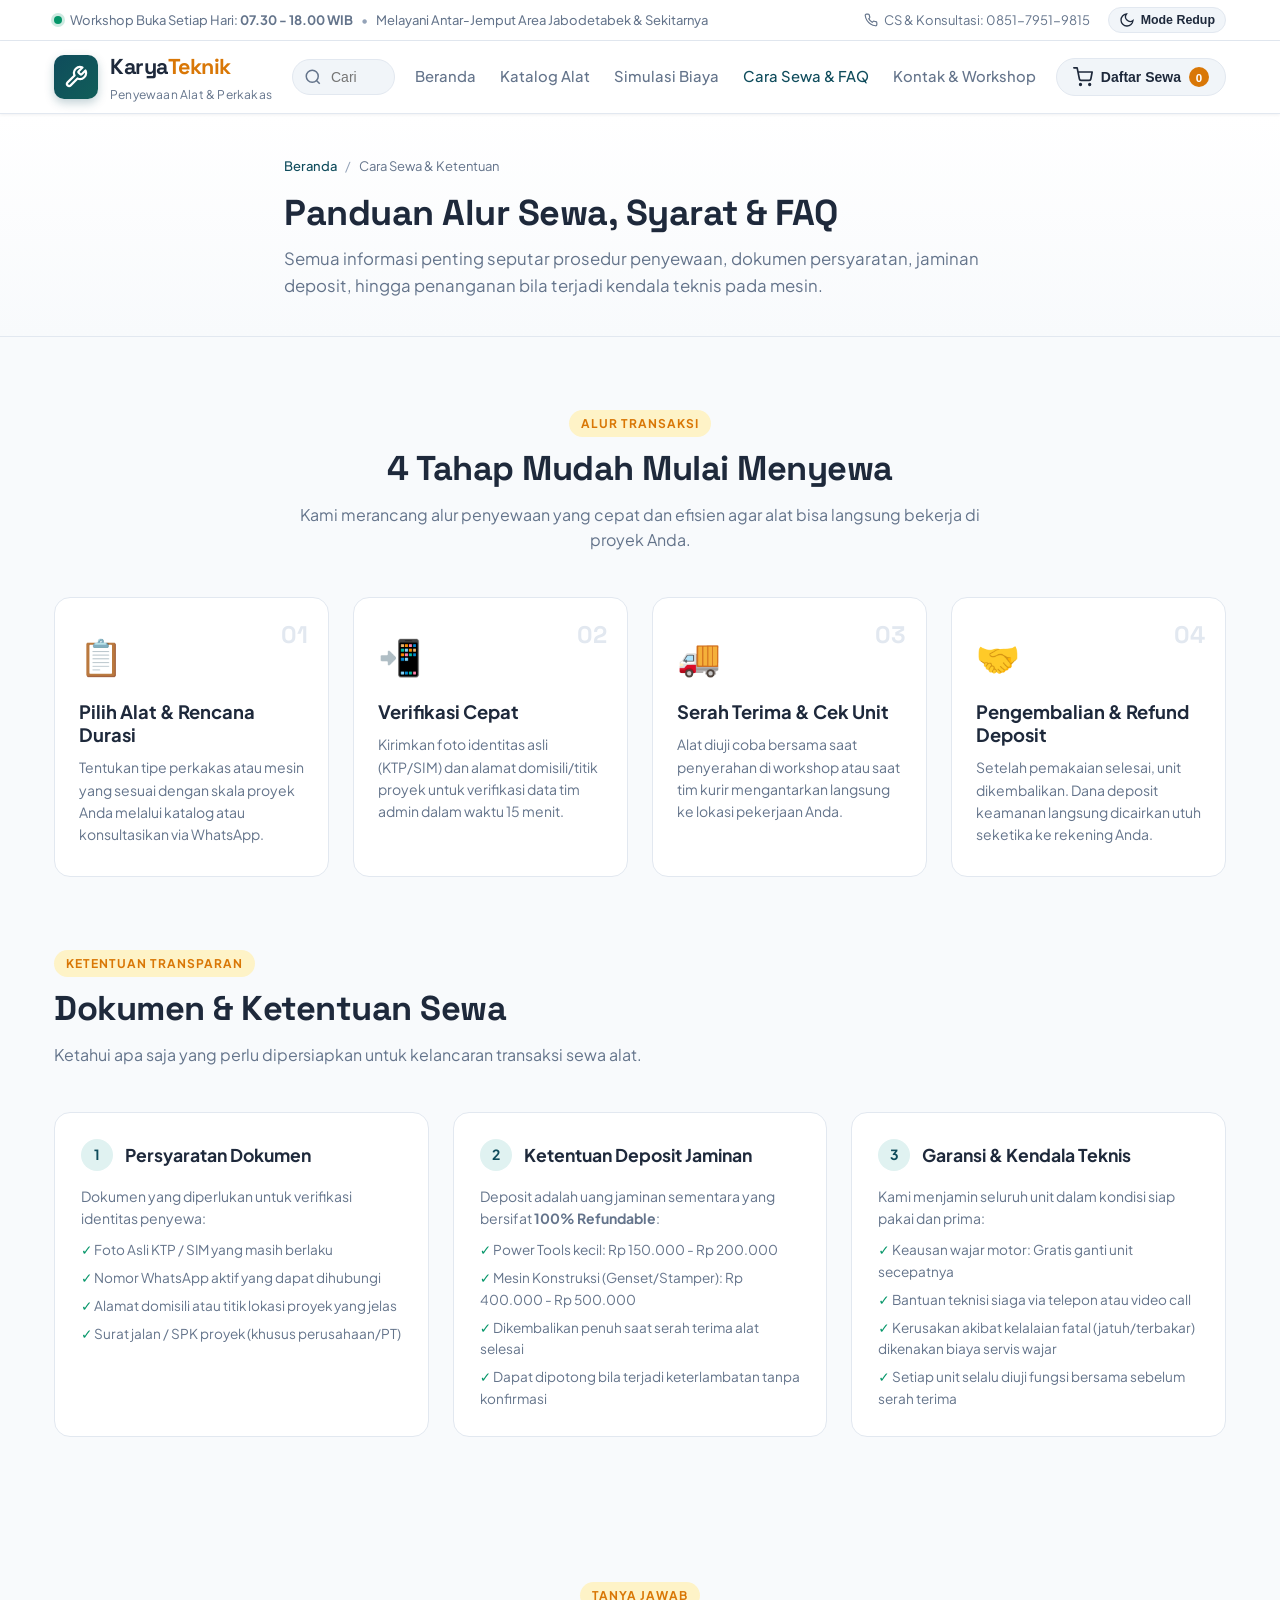
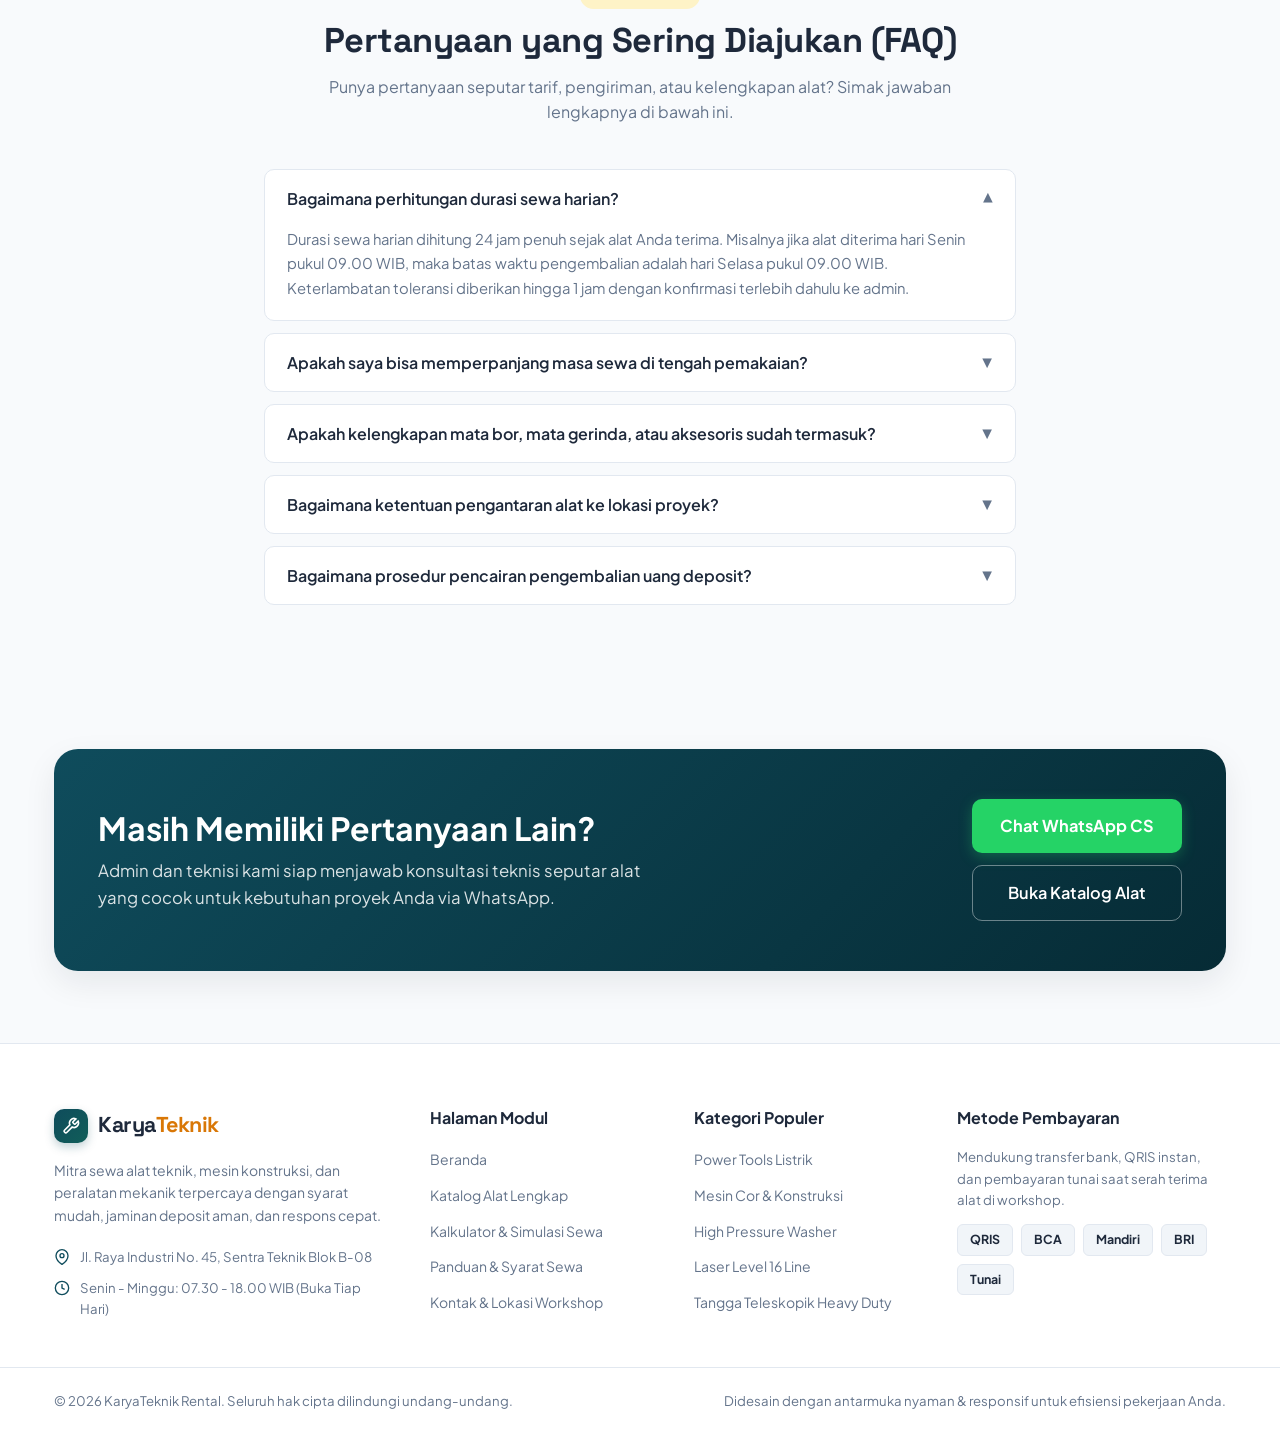
==== commit 6d51a94a: "Update WhatsApp number" ====
--- a/cara-sewa.html
+++ b/cara-sewa.html
@@ -1,21 +1,27 @@
 <!DOCTYPE html>
 <html lang="id" data-theme="light">
+
 <head>
   <meta charset="UTF-8">
   <meta name="viewport" content="width=device-width, initial-scale=1.0">
   <title>Panduan, Syarat Sewa & FAQ - KaryaTeknik Rental</title>
-  <meta name="description" content="Informasi lengkap prosedur sewa, syarat verifikasi identitas, ketentuan deposit garansi, serta tanya jawab (FAQ) seputar persewaan alat teknik di KaryaTeknik.">
-  <meta name="keywords" content="cara sewa alat teknik, syarat rental bor, ketentuan deposit sewa perkakas, faq rental alat proyek">
+  <meta name="description"
+    content="Informasi lengkap prosedur sewa, syarat verifikasi identitas, ketentuan deposit garansi, serta tanya jawab (FAQ) seputar persewaan alat teknik di KaryaTeknik.">
+  <meta name="keywords"
+    content="cara sewa alat teknik, syarat rental bor, ketentuan deposit sewa perkakas, faq rental alat proyek">
   <meta name="author" content="KaryaTeknik Rental">
 
   <!-- Google Fonts -->
   <link rel="preconnect" href="https://fonts.googleapis.com">
   <link rel="preconnect" href="https://fonts.gstatic.com" crossorigin>
-  <link href="https://fonts.googleapis.com/css2?family=Plus+Jakarta+Sans:wght@300;400;500;600;700;800&family=Space+Grotesk:wght@600;700&display=swap" rel="stylesheet">
+  <link
+    href="https://fonts.googleapis.com/css2?family=Plus+Jakarta+Sans:wght@300;400;500;600;700;800&family=Space+Grotesk:wght@600;700&display=swap"
+    rel="stylesheet">
 
   <!-- Main Stylesheet -->
   <link rel="stylesheet" href="styles.css">
 </head>
+
 <body>
   <!-- Top Announcement Bar -->
   <div class="top-bar">
@@ -27,13 +33,32 @@
         <span>Melayani Antar-Jemput Area Jabodetabek & Sekitarnya</span>
       </div>
       <div class="top-bar-right">
-        <a href="tel:+6281234567890" class="top-link">
-          <svg width="14" height="14" viewBox="0 0 24 24" fill="none" stroke="currentColor" stroke-width="2"><path d="M22 16.92v3a2 2 0 0 1-2.18 2 19.79 19.79 0 0 1-8.63-3.07 19.5 19.5 0 0 1-6-6 19.79 19.79 0 0 1-3.07-8.67A2 2 0 0 1 4.11 2h3a2 2 0 0 1 2 1.72 12.84 12.84 0 0 0 .7 2.81 2 2 0 0 1-.45 2.11L8.09 9.91a16 16 0 0 0 6 6l1.27-1.27a2 2 0 0 1 2.11-.45 12.84 12.84 0 0 0 2.81.7A2 2 0 0 1 22 16.92z"></path></svg>
-          CS & Konsultasi: 0812-3456-7890
+        <a href="tel:+6285179519815" class="top-link">
+          <svg width="14" height="14" viewBox="0 0 24 24" fill="none" stroke="currentColor" stroke-width="2">
+            <path
+              d="M22 16.92v3a2 2 0 0 1-2.18 2 19.79 19.79 0 0 1-8.63-3.07 19.5 19.5 0 0 1-6-6 19.79 19.79 0 0 1-3.07-8.67A2 2 0 0 1 4.11 2h3a2 2 0 0 1 2 1.72 12.84 12.84 0 0 0 .7 2.81 2 2 0 0 1-.45 2.11L8.09 9.91a16 16 0 0 0 6 6l1.27-1.27a2 2 0 0 1 2.11-.45 12.84 12.84 0 0 0 2.81.7A2 2 0 0 1 22 16.92z">
+            </path>
+          </svg>
+          CS & Konsultasi: 0851-7951-9815
         </a>
-        <button id="themeToggleBtn" class="theme-toggle-btn" aria-label="Ganti mode tampilan" title="Ubah tema warna (Nyaman di mata)">
-          <svg id="themeIconSun" class="icon-sun" width="16" height="16" viewBox="0 0 24 24" fill="none" stroke="currentColor" stroke-width="2"><circle cx="12" cy="12" r="5"></circle><line x1="12" y1="1" x2="12" y2="3"></line><line x1="12" y1="21" x2="12" y2="23"></line><line x1="4.22" y1="4.22" x2="5.64" y2="5.64"></line><line x1="18.36" y1="18.36" x2="19.78" y2="19.78"></line><line x1="1" y1="12" x2="3" y2="12"></line><line x1="21" y1="12" x2="23" y2="12"></line><line x1="4.22" y1="19.78" x2="5.64" y2="18.36"></line><line x1="18.36" y1="5.64" x2="19.78" y2="4.22"></line></svg>
-          <svg id="themeIconMoon" class="icon-moon" width="16" height="16" viewBox="0 0 24 24" fill="none" stroke="currentColor" stroke-width="2"><path d="M21 12.79A9 9 0 1 1 11.21 3 7 7 0 0 0 21 12.79z"></path></svg>
+        <button id="themeToggleBtn" class="theme-toggle-btn" aria-label="Ganti mode tampilan"
+          title="Ubah tema warna (Nyaman di mata)">
+          <svg id="themeIconSun" class="icon-sun" width="16" height="16" viewBox="0 0 24 24" fill="none"
+            stroke="currentColor" stroke-width="2">
+            <circle cx="12" cy="12" r="5"></circle>
+            <line x1="12" y1="1" x2="12" y2="3"></line>
+            <line x1="12" y1="21" x2="12" y2="23"></line>
+            <line x1="4.22" y1="4.22" x2="5.64" y2="5.64"></line>
+            <line x1="18.36" y1="18.36" x2="19.78" y2="19.78"></line>
+            <line x1="1" y1="12" x2="3" y2="12"></line>
+            <line x1="21" y1="12" x2="23" y2="12"></line>
+            <line x1="4.22" y1="19.78" x2="5.64" y2="18.36"></line>
+            <line x1="18.36" y1="5.64" x2="19.78" y2="4.22"></line>
+          </svg>
+          <svg id="themeIconMoon" class="icon-moon" width="16" height="16" viewBox="0 0 24 24" fill="none"
+            stroke="currentColor" stroke-width="2">
+            <path d="M21 12.79A9 9 0 1 1 11.21 3 7 7 0 0 0 21 12.79z"></path>
+          </svg>
           <span id="themeToggleText">Mode Redup</span>
         </button>
       </div>
@@ -45,8 +70,11 @@
     <div class="container navbar">
       <a href="index.html" class="brand-logo" aria-label="Halaman Utama KaryaTeknik">
         <div class="logo-icon-wrap">
-          <svg width="24" height="24" viewBox="0 0 24 24" fill="none" stroke="currentColor" stroke-width="2.2" stroke-linecap="round" stroke-linejoin="round">
-            <path d="M14.7 6.3a1 1 0 0 0 0 1.4l1.6 1.6a1 1 0 0 0 1.4 0l3.77-3.77a6 6 0 0 1-7.94 7.94l-6.91 6.91a2.12 2.12 0 0 1-3-3l6.91-6.91a6 6 0 0 1 7.94-7.94l-3.76 3.76z"></path>
+          <svg width="24" height="24" viewBox="0 0 24 24" fill="none" stroke="currentColor" stroke-width="2.2"
+            stroke-linecap="round" stroke-linejoin="round">
+            <path
+              d="M14.7 6.3a1 1 0 0 0 0 1.4l1.6 1.6a1 1 0 0 0 1.4 0l3.77-3.77a6 6 0 0 1-7.94 7.94l-6.91 6.91a2.12 2.12 0 0 1-3-3l6.91-6.91a6 6 0 0 1 7.94-7.94l-3.76 3.76z">
+            </path>
           </svg>
         </div>
         <div class="brand-text">
@@ -57,9 +85,15 @@
 
       <!-- Navbar Search Bar -->
       <div class="header-search-box">
-        <svg class="search-icon" width="18" height="18" viewBox="0 0 24 24" fill="none" stroke="currentColor" stroke-width="2"><circle cx="11" cy="11" r="8"></circle><line x1="21" y1="21" x2="16.65" y2="16.65"></line></svg>
-        <input type="text" id="navbarSearchInput" placeholder="Cari bor beton, genset, las..." aria-label="Cari alat teknik">
-        <button id="clearSearchBtn" class="clear-search-btn" aria-label="Hapus pencarian" style="display: none;">✕</button>
+        <svg class="search-icon" width="18" height="18" viewBox="0 0 24 24" fill="none" stroke="currentColor"
+          stroke-width="2">
+          <circle cx="11" cy="11" r="8"></circle>
+          <line x1="21" y1="21" x2="16.65" y2="16.65"></line>
+        </svg>
+        <input type="text" id="navbarSearchInput" placeholder="Cari bor beton, genset, las..."
+          aria-label="Cari alat teknik">
+        <button id="clearSearchBtn" class="clear-search-btn" aria-label="Hapus pencarian"
+          style="display: none;">✕</button>
       </div>
 
       <!-- Modular Page Navigation Links -->
@@ -73,7 +107,8 @@
 
       <div class="nav-actions">
         <button id="openCartBtn" class="cart-btn" aria-label="Buka Keranjang Sewa">
-          <svg width="20" height="20" viewBox="0 0 24 24" fill="none" stroke="currentColor" stroke-width="2" stroke-linecap="round" stroke-linejoin="round">
+          <svg width="20" height="20" viewBox="0 0 24 24" fill="none" stroke="currentColor" stroke-width="2"
+            stroke-linecap="round" stroke-linejoin="round">
             <circle cx="9" cy="21" r="1"></circle>
             <circle cx="20" cy="21" r="1"></circle>
             <path d="M1 1h4l2.68 13.39a2 2 0 0 0 2 1.61h9.72a2 2 0 0 0 2-1.61L23 6H6"></path>
@@ -95,7 +130,8 @@
       </div>
       <h1 class="page-hero-title">Panduan Alur Sewa, Syarat & FAQ</h1>
       <p class="page-hero-desc">
-        Semua informasi penting seputar prosedur penyewaan, dokumen persyaratan, jaminan deposit, hingga penanganan bila terjadi kendala teknis pada mesin.
+        Semua informasi penting seputar prosedur penyewaan, dokumen persyaratan, jaminan deposit, hingga penanganan bila
+        terjadi kendala teknis pada mesin.
       </p>
     </div>
   </section>
@@ -106,7 +142,8 @@
       <div class="section-header text-center">
         <span class="sub-badge">Alur Transaksi</span>
         <h2 class="section-title">4 Tahap Mudah Mulai Menyewa</h2>
-        <p class="section-desc">Kami merancang alur penyewaan yang cepat dan efisien agar alat bisa langsung bekerja di proyek Anda.</p>
+        <p class="section-desc">Kami merancang alur penyewaan yang cepat dan efisien agar alat bisa langsung bekerja di
+          proyek Anda.</p>
       </div>
 
       <div class="steps-grid">
@@ -114,28 +151,32 @@
           <div class="step-number">01</div>
           <div class="step-icon">📋</div>
           <h4>Pilih Alat & Rencana Durasi</h4>
-          <p>Tentukan tipe perkakas atau mesin yang sesuai dengan skala proyek Anda melalui katalog atau konsultasikan via WhatsApp.</p>
+          <p>Tentukan tipe perkakas atau mesin yang sesuai dengan skala proyek Anda melalui katalog atau konsultasikan
+            via WhatsApp.</p>
         </div>
 
         <div class="step-card">
           <div class="step-number">02</div>
           <div class="step-icon">📲</div>
           <h4>Verifikasi Cepat</h4>
-          <p>Kirimkan foto identitas asli (KTP/SIM) dan alamat domisili/titik proyek untuk verifikasi data tim admin dalam waktu 15 menit.</p>
+          <p>Kirimkan foto identitas asli (KTP/SIM) dan alamat domisili/titik proyek untuk verifikasi data tim admin
+            dalam waktu 15 menit.</p>
         </div>
 
         <div class="step-card">
           <div class="step-number">03</div>
           <div class="step-icon">🚚</div>
           <h4>Serah Terima & Cek Unit</h4>
-          <p>Alat diuji coba bersama saat penyerahan di workshop atau saat tim kurir mengantarkan langsung ke lokasi pekerjaan Anda.</p>
+          <p>Alat diuji coba bersama saat penyerahan di workshop atau saat tim kurir mengantarkan langsung ke lokasi
+            pekerjaan Anda.</p>
         </div>
 
         <div class="step-card">
           <div class="step-number">04</div>
           <div class="step-icon">🤝</div>
           <h4>Pengembalian & Refund Deposit</h4>
-          <p>Setelah pemakaian selesai, unit dikembalikan. Dana deposit keamanan langsung dicairkan utuh seketika ke rekening Anda.</p>
+          <p>Setelah pemakaian selesai, unit dikembalikan. Dana deposit keamanan langsung dicairkan utuh seketika ke
+            rekening Anda.</p>
         </div>
       </div>
     </div>
@@ -202,7 +243,8 @@
       <div class="section-header text-center">
         <span class="sub-badge">Tanya Jawab</span>
         <h2 class="section-title">Pertanyaan yang Sering Diajukan (FAQ)</h2>
-        <p class="section-desc">Punya pertanyaan seputar tarif, pengiriman, atau kelengkapan alat? Simak jawaban lengkapnya di bawah ini.</p>
+        <p class="section-desc">Punya pertanyaan seputar tarif, pengiriman, atau kelengkapan alat? Simak jawaban
+          lengkapnya di bawah ini.</p>
       </div>
 
       <div class="accordion" id="faqAccordion">
@@ -213,7 +255,9 @@
           </button>
           <div class="accordion-collapse">
             <div class="accordion-body">
-              Durasi sewa harian dihitung 24 jam penuh sejak alat Anda terima. Misalnya jika alat diterima hari Senin pukul 09.00 WIB, maka batas waktu pengembalian adalah hari Selasa pukul 09.00 WIB. Keterlambatan toleransi diberikan hingga 1 jam dengan konfirmasi terlebih dahulu ke admin.
+              Durasi sewa harian dihitung 24 jam penuh sejak alat Anda terima. Misalnya jika alat diterima hari Senin
+              pukul 09.00 WIB, maka batas waktu pengembalian adalah hari Selasa pukul 09.00 WIB. Keterlambatan toleransi
+              diberikan hingga 1 jam dengan konfirmasi terlebih dahulu ke admin.
             </div>
           </div>
         </div>
@@ -225,7 +269,9 @@
           </button>
           <div class="accordion-collapse">
             <div class="accordion-body">
-              Bisa! Cukup hubungi admin WhatsApp kami minimal 4 jam sebelum masa sewa berakhir. Jika alat tidak memiliki jadwal booking mendesak oleh penyewa lain, masa sewa akan langsung diperpanjang dan otomatis menikmati tarif diskon durasi berkelanjutan.
+              Bisa! Cukup hubungi admin WhatsApp kami minimal 4 jam sebelum masa sewa berakhir. Jika alat tidak memiliki
+              jadwal booking mendesak oleh penyewa lain, masa sewa akan langsung diperpanjang dan otomatis menikmati
+              tarif diskon durasi berkelanjutan.
             </div>
           </div>
         </div>
@@ -237,7 +283,10 @@
           </button>
           <div class="accordion-collapse">
             <div class="accordion-body">
-              Ya, seluruh unit disewakan dengan kelengkapan operasional standar siap pakai (contoh: mesin bor sudah termasuk set mata bor beton SDS 8/10/12mm, gerinda sudah dilengkapi kunci pembuka dan gagang pelindung). Untuk mata potong khusus seperti diamond wheel granit atau mata coring, Anda dapat memesannya secara terpisah.
+              Ya, seluruh unit disewakan dengan kelengkapan operasional standar siap pakai (contoh: mesin bor sudah
+              termasuk set mata bor beton SDS 8/10/12mm, gerinda sudah dilengkapi kunci pembuka dan gagang pelindung).
+              Untuk mata potong khusus seperti diamond wheel granit atau mata coring, Anda dapat memesannya secara
+              terpisah.
             </div>
           </div>
         </div>
@@ -249,7 +298,10 @@
           </button>
           <div class="accordion-collapse">
             <div class="accordion-body">
-              Kami melayani pengantaran dan penjemputan untuk seluruh wilayah Jabodetabek. Biaya armada antar-jemput disesuaikan dengan jarak tempuh dan dimensi alat (mulai Rp 35.000 untuk perkakas ringan dan Rp 50.000 - Rp 100.000 untuk mesin besar seperti genset atau stamper). Anda juga dipersilakan mengambil langsung di workshop kami tanpa biaya ongkir.
+              Kami melayani pengantaran dan penjemputan untuk seluruh wilayah Jabodetabek. Biaya armada antar-jemput
+              disesuaikan dengan jarak tempuh dan dimensi alat (mulai Rp 35.000 untuk perkakas ringan dan Rp 50.000 - Rp
+              100.000 untuk mesin besar seperti genset atau stamper). Anda juga dipersilakan mengambil langsung di
+              workshop kami tanpa biaya ongkir.
             </div>
           </div>
         </div>
@@ -261,7 +313,9 @@
           </button>
           <div class="accordion-collapse">
             <div class="accordion-body">
-              Setelah alat selesai diperiksa oleh teknisi workshop kami dan dipastikan lengkap sesuai daftar serah terima awal, uang deposit langsung ditransfer kembali ke rekening bank atau dompet digital Anda dalam waktu kurang dari 10 menit.
+              Setelah alat selesai diperiksa oleh teknisi workshop kami dan dipastikan lengkap sesuai daftar serah
+              terima awal, uang deposit langsung ditransfer kembali ke rekening bank atau dompet digital Anda dalam
+              waktu kurang dari 10 menit.
             </div>
           </div>
         </div>
@@ -275,10 +329,12 @@
       <div class="cta-banner">
         <div class="cta-content">
           <h2>Masih Memiliki Pertanyaan Lain?</h2>
-          <p>Admin dan teknisi kami siap menjawab konsultasi teknis seputar alat yang cocok untuk kebutuhan proyek Anda via WhatsApp.</p>
+          <p>Admin dan teknisi kami siap menjawab konsultasi teknis seputar alat yang cocok untuk kebutuhan proyek Anda
+            via WhatsApp.</p>
         </div>
         <div class="cta-actions">
-          <a href="https://wa.me/6281234567890?text=Halo%20KaryaTeknik,%20saya%20mau%20tanya%20syarat%20sewa" target="_blank" rel="noopener noreferrer" class="btn btn-whatsapp btn-lg">
+          <a href="https://wa.me/6281234567890?text=Halo%20KaryaTeknik,%20saya%20mau%20tanya%20syarat%20sewa"
+            target="_blank" rel="noopener noreferrer" class="btn btn-whatsapp btn-lg">
             Chat WhatsApp CS
           </a>
           <a href="katalog.html" class="btn btn-outline-light btn-lg">Buka Katalog Alat</a>
@@ -293,20 +349,31 @@
       <div class="footer-col brand-col">
         <div class="footer-logo">
           <div class="logo-icon-wrap sm">
-            <svg width="18" height="18" viewBox="0 0 24 24" fill="none" stroke="currentColor" stroke-width="2.2"><path d="M14.7 6.3a1 1 0 0 0 0 1.4l1.6 1.6a1 1 0 0 0 1.4 0l3.77-3.77a6 6 0 0 1-7.94 7.94l-6.91 6.91a2.12 2.12 0 0 1-3-3l6.91-6.91a6 6 0 0 1 7.94-7.94l-3.76 3.76z"></path></svg>
+            <svg width="18" height="18" viewBox="0 0 24 24" fill="none" stroke="currentColor" stroke-width="2.2">
+              <path
+                d="M14.7 6.3a1 1 0 0 0 0 1.4l1.6 1.6a1 1 0 0 0 1.4 0l3.77-3.77a6 6 0 0 1-7.94 7.94l-6.91 6.91a2.12 2.12 0 0 1-3-3l6.91-6.91a6 6 0 0 1 7.94-7.94l-3.76 3.76z">
+              </path>
+            </svg>
           </div>
           <span class="brand-title">Karya<span>Teknik</span></span>
         </div>
         <p class="footer-tagline">
-          Mitra sewa alat teknik, mesin konstruksi, dan peralatan mekanik terpercaya dengan syarat mudah, jaminan deposit aman, dan respons cepat.
+          Mitra sewa alat teknik, mesin konstruksi, dan peralatan mekanik terpercaya dengan syarat mudah, jaminan
+          deposit aman, dan respons cepat.
         </p>
         <div class="footer-contact-items">
           <div class="f-contact-row">
-            <svg width="16" height="16" viewBox="0 0 24 24" fill="none" stroke="currentColor" stroke-width="2"><path d="M21 10c0 7-9 13-9 13s-9-6-9-13a9 9 0 0 1 18 0z"></path><circle cx="12" cy="10" r="3"></circle></svg>
+            <svg width="16" height="16" viewBox="0 0 24 24" fill="none" stroke="currentColor" stroke-width="2">
+              <path d="M21 10c0 7-9 13-9 13s-9-6-9-13a9 9 0 0 1 18 0z"></path>
+              <circle cx="12" cy="10" r="3"></circle>
+            </svg>
             <span>Jl. Raya Industri No. 45, Sentra Teknik Blok B-08</span>
           </div>
           <div class="f-contact-row">
-            <svg width="16" height="16" viewBox="0 0 24 24" fill="none" stroke="currentColor" stroke-width="2"><circle cx="12" cy="12" r="10"></circle><polyline points="12 6 12 12 16 14"></polyline></svg>
+            <svg width="16" height="16" viewBox="0 0 24 24" fill="none" stroke="currentColor" stroke-width="2">
+              <circle cx="12" cy="12" r="10"></circle>
+              <polyline points="12 6 12 12 16 14"></polyline>
+            </svg>
             <span>Senin - Minggu: 07.30 - 18.00 WIB (Buka Tiap Hari)</span>
           </div>
         </div>
@@ -336,7 +403,8 @@
 
       <div class="footer-col">
         <h4 class="footer-heading">Metode Pembayaran</h4>
-        <p class="f-pay-desc">Mendukung transfer bank, QRIS instan, dan pembayaran tunai saat serah terima alat di workshop.</p>
+        <p class="f-pay-desc">Mendukung transfer bank, QRIS instan, dan pembayaran tunai saat serah terima alat di
+          workshop.</p>
         <div class="payment-badges">
           <span class="pay-chip">QRIS</span>
           <span class="pay-chip">BCA</span>
@@ -360,7 +428,11 @@
   <aside class="cart-drawer" id="cartDrawer" aria-label="Daftar Alat yang Dipilih">
     <div class="cart-drawer-header">
       <div class="drawer-title-wrap">
-        <svg width="22" height="22" viewBox="0 0 24 24" fill="none" stroke="currentColor" stroke-width="2"><circle cx="9" cy="21" r="1"></circle><circle cx="20" cy="21" r="1"></circle><path d="M1 1h4l2.68 13.39a2 2 0 0 0 2 1.61h9.72a2 2 0 0 0 2-1.61L23 6H6"></path></svg>
+        <svg width="22" height="22" viewBox="0 0 24 24" fill="none" stroke="currentColor" stroke-width="2">
+          <circle cx="9" cy="21" r="1"></circle>
+          <circle cx="20" cy="21" r="1"></circle>
+          <path d="M1 1h4l2.68 13.39a2 2 0 0 0 2 1.61h9.72a2 2 0 0 0 2-1.61L23 6H6"></path>
+        </svg>
         <h3>Daftar Sewa Anda</h3>
       </div>
       <button class="cart-drawer-close" id="closeCartBtn" aria-label="Tutup Keranjang">✕</button>
@@ -403,7 +475,10 @@
       </div>
 
       <button class="btn btn-whatsapp btn-block" id="checkoutWhatsappBtn">
-        <svg width="20" height="20" viewBox="0 0 24 24" fill="currentColor"><path d="M.057 24l1.687-6.163c-1.041-1.804-1.588-3.849-1.587-5.946.003-6.556 5.338-11.891 11.893-11.891 3.181.001 6.167 1.24 8.413 3.488 2.245 2.248 3.481 5.236 3.48 8.414-.003 6.557-5.338 11.892-11.893 11.892-1.99-.001-3.951-.5-5.688-1.448l-6.305 1.654zm6.597-3.807c1.676.995 3.276 1.591 5.392 1.592 5.448 0 9.886-4.434 9.889-9.885.002-5.462-4.415-9.89-9.881-9.892-5.452 0-9.887 4.434-9.889 9.884-.001 2.225.651 3.891 1.746 5.634l-.999 3.648 3.742-.981zm11.387-5.464c-.074-.124-.272-.198-.57-.347-.297-.149-1.758-.868-2.031-.967-.272-.099-.47-.149-.669.149-.198.297-.768.967-.941 1.165-.173.198-.347.223-.644.074-.297-.149-1.255-.462-2.39-1.475-.883-.788-1.48-1.761-1.653-2.059-.173-.297-.018-.458.13-.606.134-.133.297-.347.446-.521.151-.172.2-.296.3-.495.099-.198.05-.372-.025-.521-.075-.148-.669-1.611-.916-2.206-.242-.579-.487-.501-.669-.51l-.57-.01c-.198 0-.52.074-.792.372s-1.04 1.016-1.04 2.479 1.065 2.876 1.213 3.074c.149.198 2.095 3.2 5.076 4.487.709.306 1.263.489 1.694.626.712.226 1.36.194 1.872.118.571-.085 1.758-.719 2.006-1.413.248-.695.248-1.29.173-1.414z"/></svg>
+        <svg width="20" height="20" viewBox="0 0 24 24" fill="currentColor">
+          <path
+            d="M.057 24l1.687-6.163c-1.041-1.804-1.588-3.849-1.587-5.946.003-6.556 5.338-11.891 11.893-11.891 3.181.001 6.167 1.24 8.413 3.488 2.245 2.248 3.481 5.236 3.48 8.414-.003 6.557-5.338 11.892-11.893 11.892-1.99-.001-3.951-.5-5.688-1.448l-6.305 1.654zm6.597-3.807c1.676.995 3.276 1.591 5.392 1.592 5.448 0 9.886-4.434 9.889-9.885.002-5.462-4.415-9.89-9.881-9.892-5.452 0-9.887 4.434-9.889 9.884-.001 2.225.651 3.891 1.746 5.634l-.999 3.648 3.742-.981zm11.387-5.464c-.074-.124-.272-.198-.57-.347-.297-.149-1.758-.868-2.031-.967-.272-.099-.47-.149-.669.149-.198.297-.768.967-.941 1.165-.173.198-.347.223-.644.074-.297-.149-1.255-.462-2.39-1.475-.883-.788-1.48-1.761-1.653-2.059-.173-.297-.018-.458.13-.606.134-.133.297-.347.446-.521.151-.172.2-.296.3-.495.099-.198.05-.372-.025-.521-.075-.148-.669-1.611-.916-2.206-.242-.579-.487-.501-.669-.51l-.57-.01c-.198 0-.52.074-.792.372s-1.04 1.016-1.04 2.479 1.065 2.876 1.213 3.074c.149.198 2.095 3.2 5.076 4.487.709.306 1.263.489 1.694.626.712.226 1.36.194 1.872.118.571-.085 1.758-.719 2.006-1.413.248-.695.248-1.29.173-1.414z" />
+        </svg>
         Pesan & Tanya Ketersediaan via WA
       </button>
       <button class="btn btn-outline-danger btn-sm btn-block mt-2" onclick="app.clearCart()">Kosongkan Daftar</button>
@@ -418,12 +493,14 @@
         <div class="checkout-modal-body">
           <div class="modal-header-icon">📲</div>
           <h3>Konfirmasi Penyewaan Alat</h3>
-          <p class="modal-sub">Isi nama & lokasi proyek agar pesan WhatsApp terformat otomatis dan cepat diproses tim kami.</p>
+          <p class="modal-sub">Isi nama & lokasi proyek agar pesan WhatsApp terformat otomatis dan cepat diproses tim
+            kami.</p>
 
           <form id="checkoutForm">
             <div class="form-group">
               <label for="custName">Nama Penyewa / Penanggung Jawab *</label>
-              <input type="text" id="custName" class="form-control" placeholder="Contoh: Pak Herman / PT Bangun Maju" required>
+              <input type="text" id="custName" class="form-control" placeholder="Contoh: Pak Herman / PT Bangun Maju"
+                required>
             </div>
 
             <div class="form-group">
@@ -433,7 +510,8 @@
 
             <div class="form-group">
               <label for="custAddress">Alamat Proyek / Lokasi Pengantaran *</label>
-              <textarea id="custAddress" class="form-control" rows="2" placeholder="Nama jalan, patokan lokasi..." required></textarea>
+              <textarea id="custAddress" class="form-control" rows="2" placeholder="Nama jalan, patokan lokasi..."
+                required></textarea>
             </div>
 
             <div class="form-group">
@@ -464,4 +542,5 @@
   <!-- Application Logic -->
   <script src="app.js"></script>
 </body>
-</html>
+
+</html>
